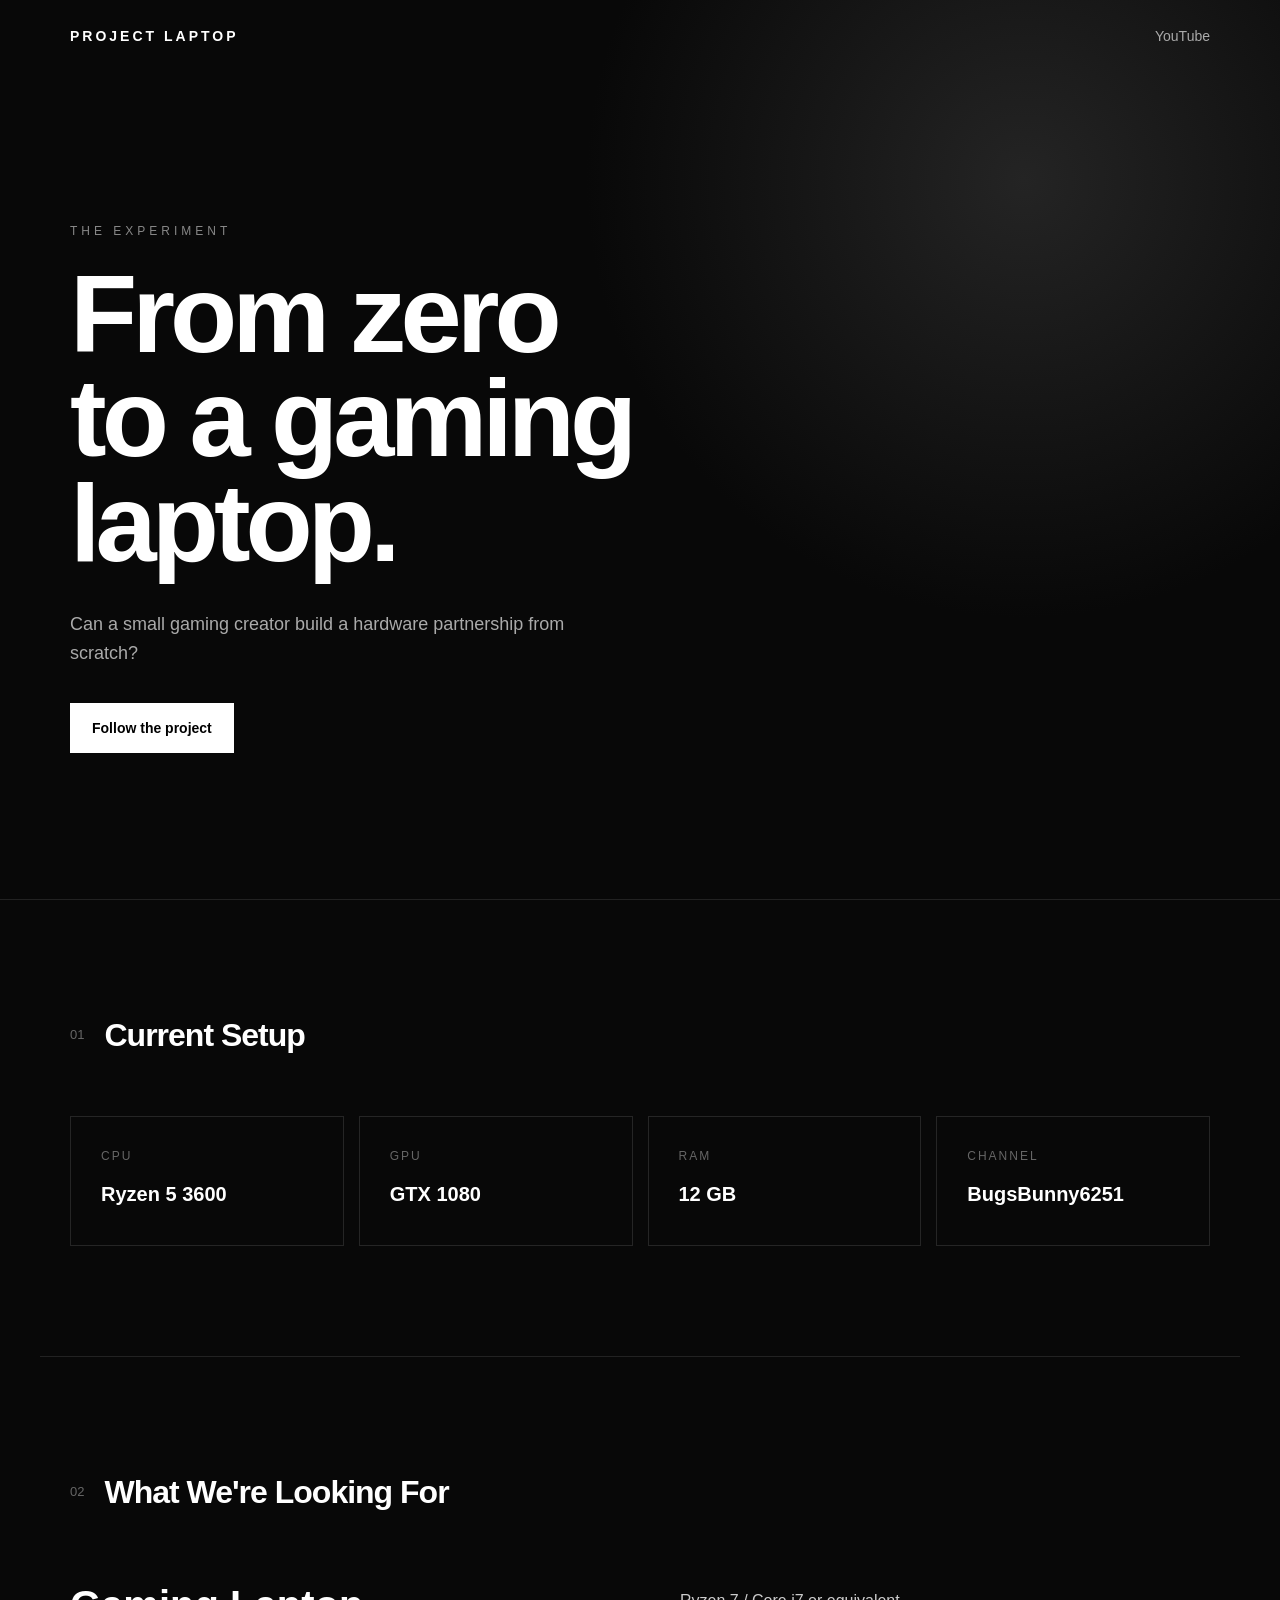
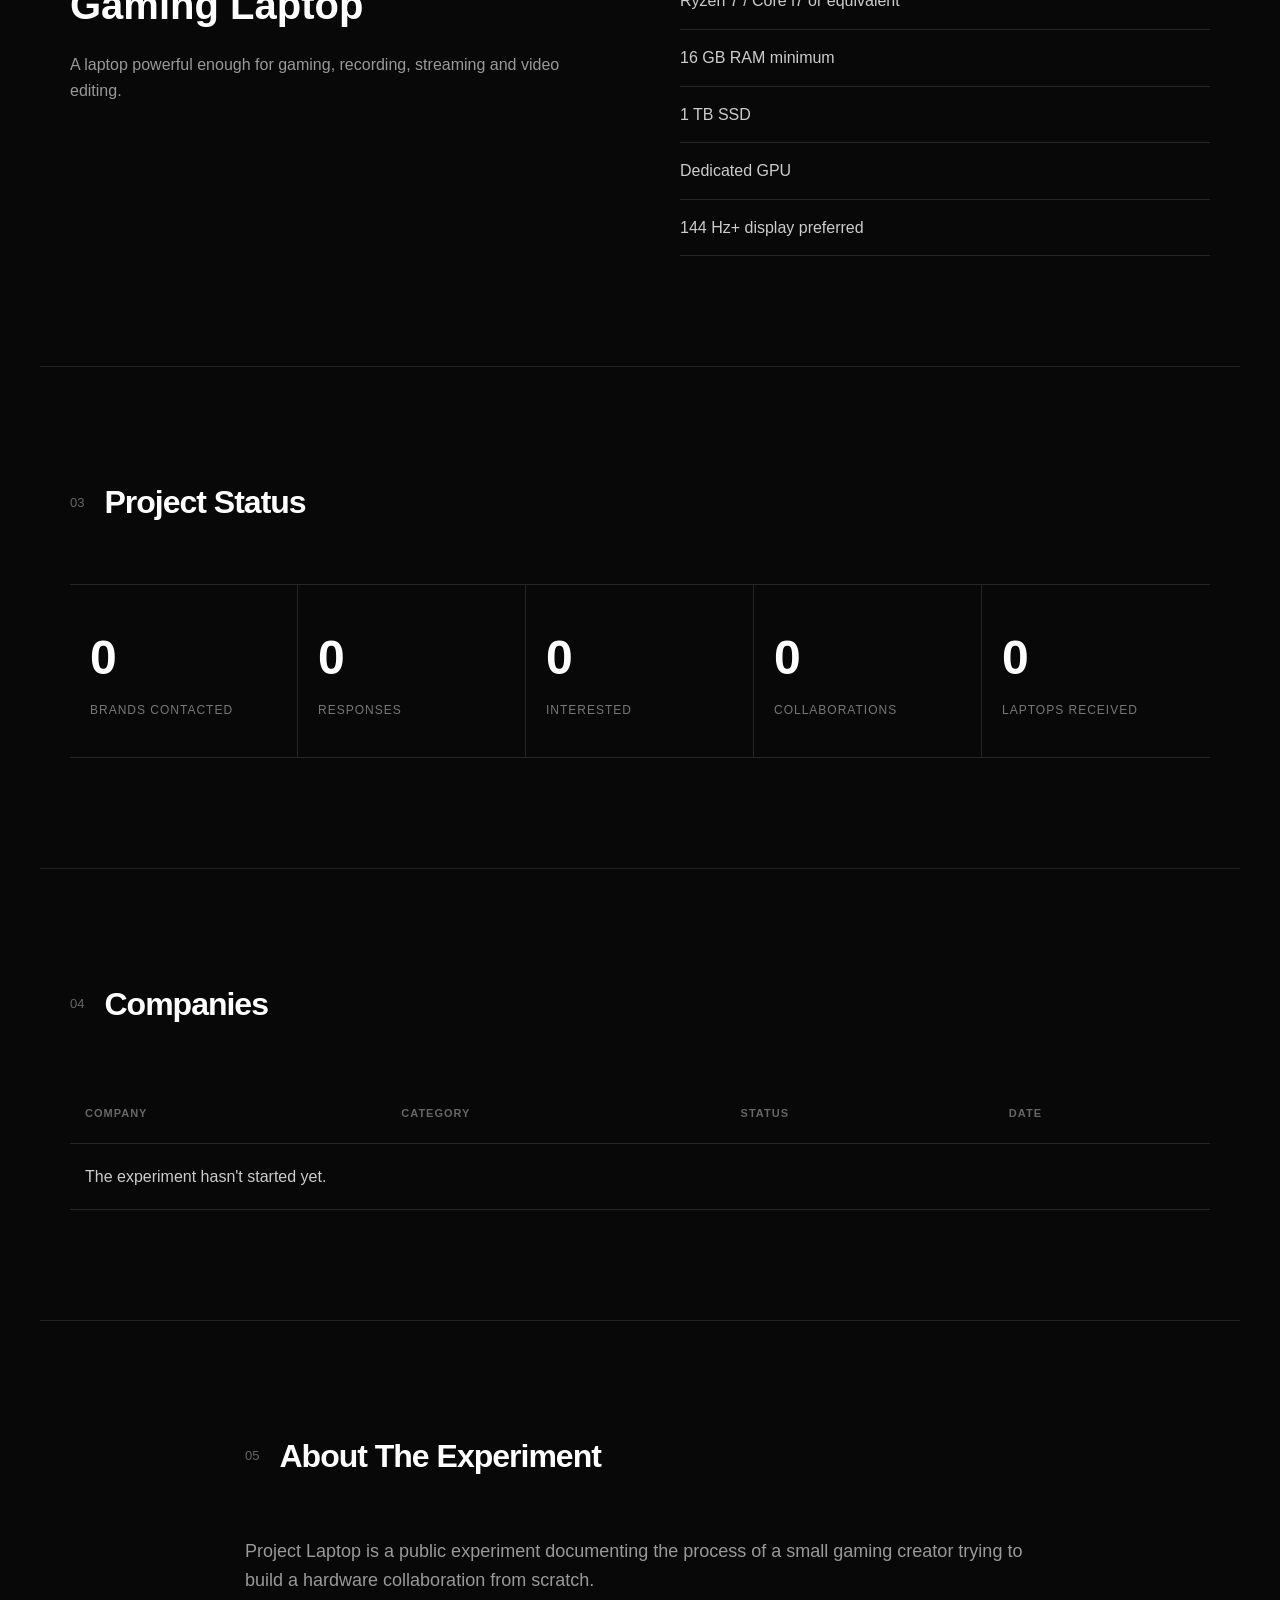
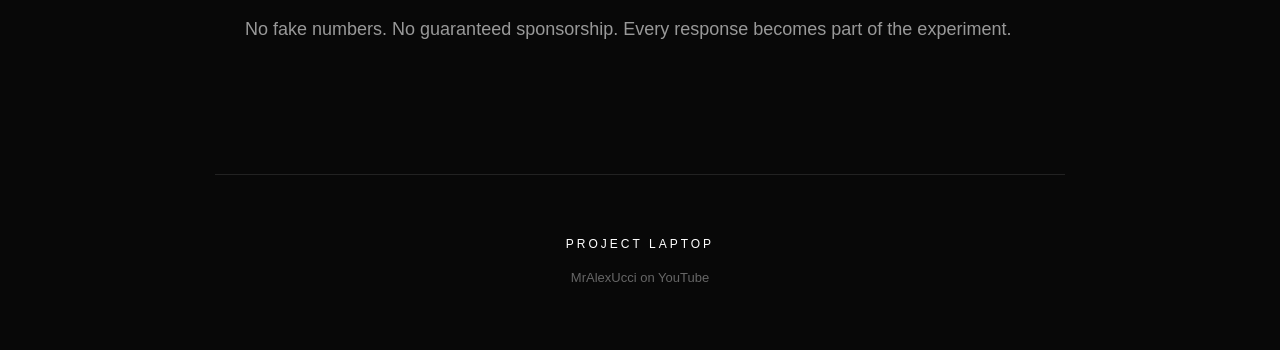
==== index.html @ 60fe3137 "Add Project Laptop website" ====
<!DOCTYPE html>
<html lang="en">
<head>
    <meta charset="UTF-8">
    <meta name="viewport" content="width=device-width, initial-scale=1.0">

    <title>Project Laptop</title>

    <meta
        name="description"
        content="Can a small gaming creator build a hardware partnership from zero?"
    >

    <link rel="stylesheet" href="style.css">
</head>

<body>

    <header class="hero">

        <nav class="navbar">
            <div class="logo">PROJECT LAPTOP</div>

            <a
                href="https://www.youtube.com/@bugsbunny6251"
                target="_blank"
                rel="noopener noreferrer"
            >
                YouTube
            </a>
        </nav>

        <div class="hero-content">

            <p class="eyebrow">THE EXPERIMENT</p>

            <h1>
                From zero<br>
                to a gaming laptop.
            </h1>

            <p class="hero-text">
                Can a small gaming creator build a hardware partnership
                from scratch?
            </p>

            <a class="button" href="#project">
                Follow the project
            </a>

        </div>

    </header>


    <main id="project">

        <!-- CURRENT SETUP -->

        <section class="section">

            <div class="section-title">
                <span>01</span>
                <h2>Current Setup</h2>
            </div>

            <div class="setup-grid">

                <div class="setup-card">
                    <span>CPU</span>
                    <strong>Ryzen 5 3600</strong>
                </div>

                <div class="setup-card">
                    <span>GPU</span>
                    <strong>GTX 1080</strong>
                </div>

                <div class="setup-card">
                    <span>RAM</span>
                    <strong>12 GB</strong>
                </div>

                <div class="setup-card">
                    <span>Channel</span>
                    <strong>BugsBunny6251</strong>
                </div>

            </div>

        </section>


        <!-- TARGET -->

        <section class="section">

            <div class="section-title">
                <span>02</span>
                <h2>What We're Looking For</h2>
            </div>

            <div class="target">

                <div>
                    <h3>Gaming Laptop</h3>

                    <p>
                        A laptop powerful enough for gaming,
                        recording, streaming and video editing.
                    </p>
                </div>

                <ul>
                    <li>Ryzen 7 / Core i7 or equivalent</li>
                    <li>16 GB RAM minimum</li>
                    <li>1 TB SSD</li>
                    <li>Dedicated GPU</li>
                    <li>144 Hz+ display preferred</li>
                </ul>

            </div>

        </section>


        <!-- PROJECT STATUS -->

        <section class="section">

            <div class="section-title">
                <span>03</span>
                <h2>Project Status</h2>
            </div>

            <div class="stats">

                <div class="stat">
                    <strong id="brands">0</strong>
                    <span>Brands Contacted</span>
                </div>

                <div class="stat">
                    <strong id="responses">0</strong>
                    <span>Responses</span>
                </div>

                <div class="stat">
                    <strong id="interested">0</strong>
                    <span>Interested</span>
                </div>

                <div class="stat">
                    <strong id="collaborations">0</strong>
                    <span>Collaborations</span>
                </div>

                <div class="stat">
                    <strong id="laptops">0</strong>
                    <span>Laptops Received</span>
                </div>

            </div>

        </section>


        <!-- COMPANIES -->

        <section class="section">

            <div class="section-title">
                <span>04</span>
                <h2>Companies</h2>
            </div>

            <div class="table-wrapper">

                <table>

                    <thead>
                        <tr>
                            <th>Company</th>
                            <th>Category</th>
                            <th>Status</th>
                            <th>Date</th>
                        </tr>
                    </thead>

                    <tbody id="companies">

                        <tr>
                            <td colspan="4">
                                The experiment hasn't started yet.
                            </td>
                        </tr>

                    </tbody>

                </table>

            </div>

        </section>


        <!-- ABOUT -->

        <section class="section about">

            <div class="section-title">
                <span>05</span>
                <h2>About The Experiment</h2>
            </div>

            <p>
                Project Laptop is a public experiment documenting
                the process of a small gaming creator trying to build
                a hardware collaboration from scratch.
            </p>

            <p>
                No fake numbers. No guaranteed sponsorship.
                Every response becomes part of the experiment.
            </p>

        </section>

    </main>


    <footer>

        <p>
            PROJECT LAPTOP
        </p>

        <a
            href="https://www.youtube.com/@bugsbunny6251"
            target="_blank"
            rel="noopener noreferrer"
        >
            MrAlexUcci on YouTube
        </a>

    </footer>


    <script src="script.js"></script>

</body>
</html>
---- style.css ----
* {
    margin: 0;
    padding: 0;
    box-sizing: border-box;
}

html {
    scroll-behavior: smooth;
}

body {
    font-family: Arial, Helvetica, sans-serif;
    background: #080808;
    color: #ffffff;
    line-height: 1.6;
}

a {
    color: inherit;
    text-decoration: none;
}


/* HERO */

.hero {
    min-height: 100vh;
    background:
        radial-gradient(circle at 80% 20%, #242424 0%, transparent 35%),
        #080808;
    border-bottom: 1px solid #222;
}

.navbar {
    max-width: 1200px;
    margin: auto;
    padding: 25px 30px;

    display: flex;
    justify-content: space-between;
    align-items: center;
}

.logo {
    font-size: 14px;
    font-weight: 800;
    letter-spacing: 3px;
}

.navbar a {
    font-size: 14px;
    color: #aaa;
}

.navbar a:hover {
    color: #fff;
}

.hero-content {
    max-width: 1200px;
    margin: auto;
    padding: 150px 30px 100px;
}

.eyebrow {
    font-size: 12px;
    letter-spacing: 4px;
    color: #888;
    margin-bottom: 20px;
}

h1 {
    font-size: clamp(55px, 9vw, 110px);
    line-height: 0.95;
    letter-spacing: -5px;
    max-width: 900px;
}

.hero-text {
    max-width: 550px;
    margin-top: 35px;
    color: #aaa;
    font-size: 18px;
}

.button {
    display: inline-block;
    margin-top: 35px;
    padding: 14px 22px;

    background: #fff;
    color: #000;

    font-size: 14px;
    font-weight: bold;
}

.button:hover {
    background: #ddd;
}


/* SECTIONS */

.section {
    max-width: 1200px;
    margin: auto;
    padding: 110px 30px;
    border-bottom: 1px solid #222;
}

.section-title {
    display: flex;
    gap: 20px;
    align-items: center;
    margin-bottom: 55px;
}

.section-title span {
    color: #666;
    font-size: 13px;
}

.section-title h2 {
    font-size: 32px;
    letter-spacing: -1px;
}


/* SETUP */

.setup-grid {
    display: grid;
    grid-template-columns: repeat(4, 1fr);
    gap: 15px;
}

.setup-card {
    border: 1px solid #252525;
    padding: 30px;
    min-height: 130px;
}

.setup-card span {
    display: block;
    color: #666;
    font-size: 12px;
    text-transform: uppercase;
    letter-spacing: 2px;
    margin-bottom: 12px;
}

.setup-card strong {
    font-size: 20px;
}


/* TARGET */

.target {
    display: grid;
    grid-template-columns: 1fr 1fr;
    gap: 80px;
}

.target h3 {
    font-size: 40px;
    margin-bottom: 15px;
}

.target p {
    color: #999;
    max-width: 500px;
}

.target ul {
    list-style: none;
}

.target li {
    border-bottom: 1px solid #252525;
    padding: 15px 0;
    color: #ccc;
}


/* STATS */

.stats {
    display: grid;
    grid-template-columns: repeat(5, 1fr);
    border-top: 1px solid #252525;
    border-bottom: 1px solid #252525;
}

.stat {
    padding: 35px 20px;
    border-right: 1px solid #252525;
}

.stat:last-child {
    border-right: none;
}

.stat strong {
    display: block;
    font-size: 48px;
    letter-spacing: -2px;
}

.stat span {
    color: #777;
    font-size: 12px;
    text-transform: uppercase;
    letter-spacing: 1px;
}


/* TABLE */

.table-wrapper {
    overflow-x: auto;
}

table {
    width: 100%;
    border-collapse: collapse;
}

th,
td {
    text-align: left;
    padding: 20px 15px;
    border-bottom: 1px solid #252525;
}

th {
    color: #666;
    font-size: 11px;
    text-transform: uppercase;
    letter-spacing: 1px;
}

td {
    color: #ccc;
}


/* ABOUT */

.about {
    max-width: 850px;
    margin-left: auto;
    margin-right: auto;
}

.about p {
    color: #999;
    font-size: 18px;
    margin-bottom: 20px;
}


/* FOOTER */

footer {
    padding: 60px 30px;
    text-align: center;
    color: #666;
}

footer p {
    color: #fff;
    letter-spacing: 3px;
    font-size: 12px;
    margin-bottom: 10px;
}

footer a {
    font-size: 13px;
}


/* MOBILE */

@media (max-width: 800px) {

    .setup-grid {
        grid-template-columns: 1fr 1fr;
    }

    .target {
        grid-template-columns: 1fr;
        gap: 40px;
    }

    .stats {
        grid-template-columns: 1fr 1fr;
    }

    .stat {
        border-bottom: 1px solid #252525;
    }

    h1 {
        letter-spacing: -3px;
    }

}

@media (max-width: 500px) {

    .setup-grid {
        grid-template-columns: 1fr;
    }

    .stats {
        grid-template-columns: 1fr;
    }

    .hero-content {
        padding-top: 100px;
    }

    h1 {
        font-size: 55px;
    }

}
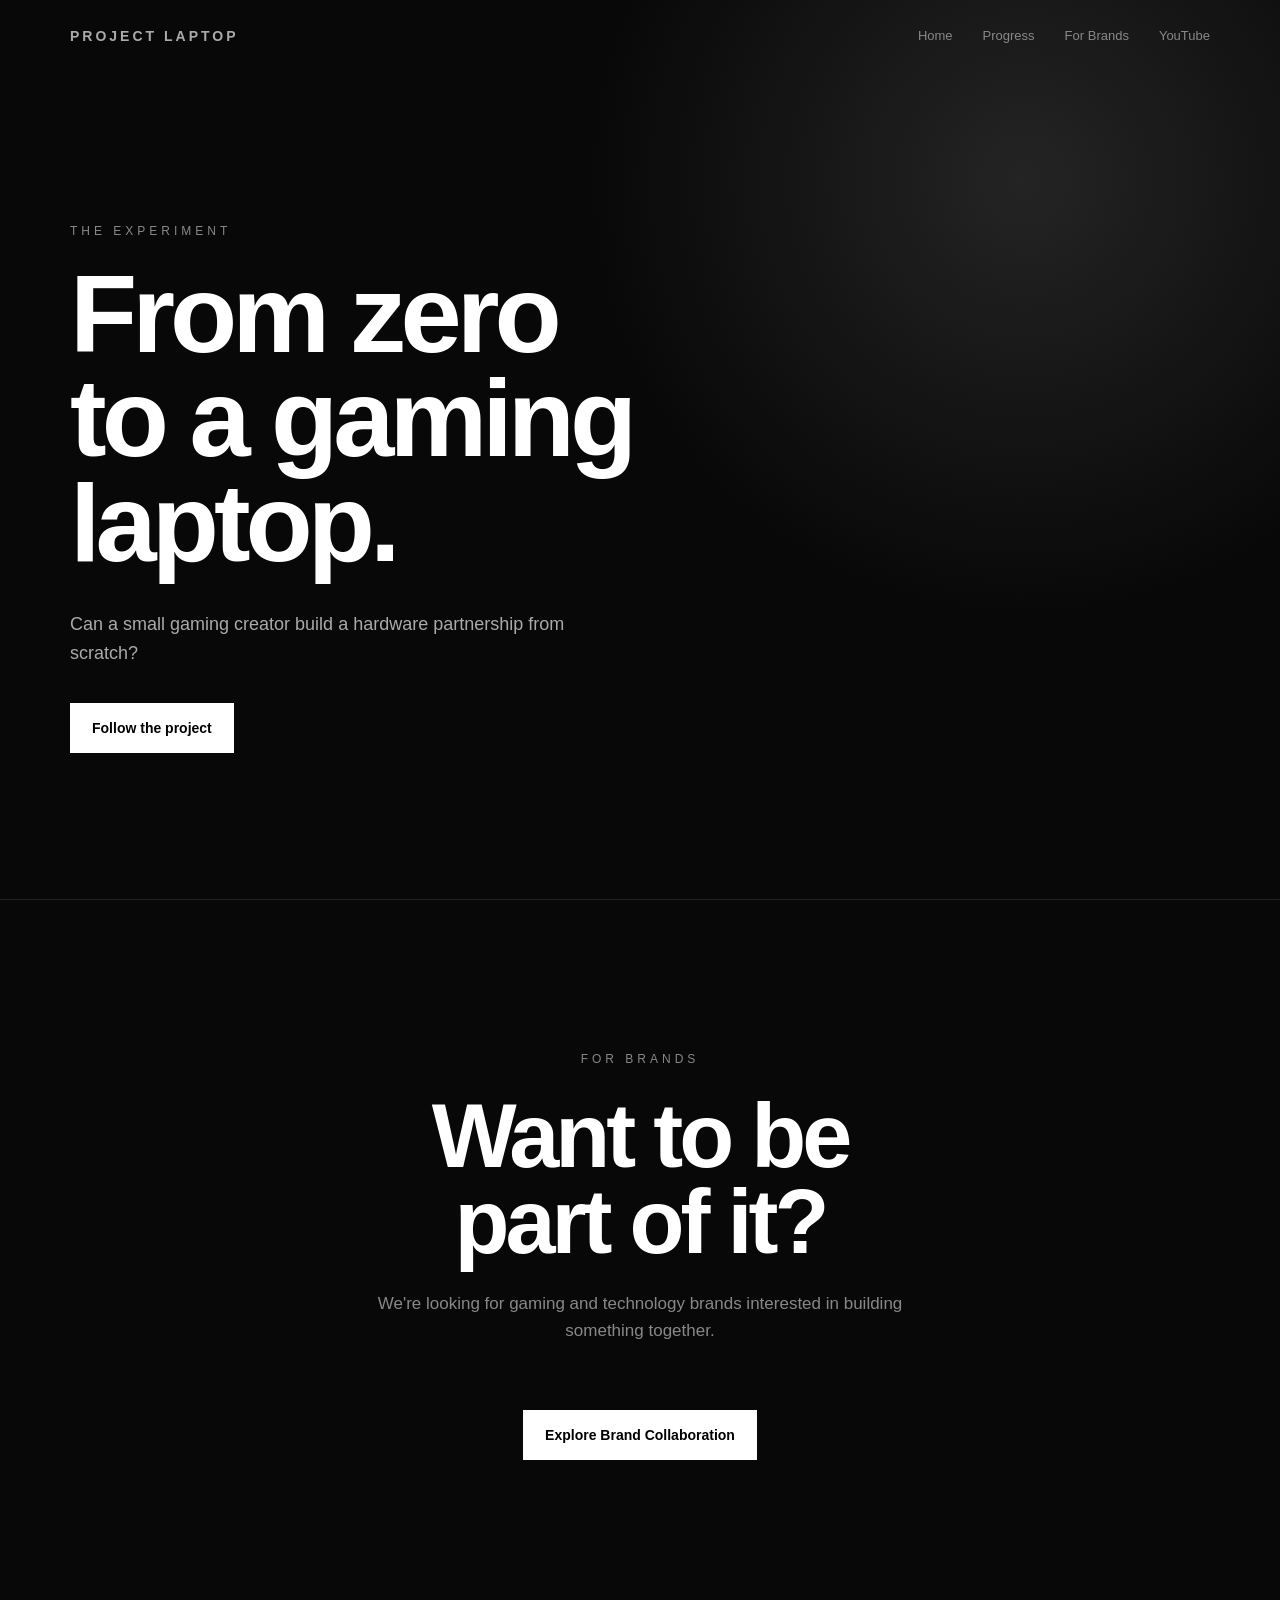
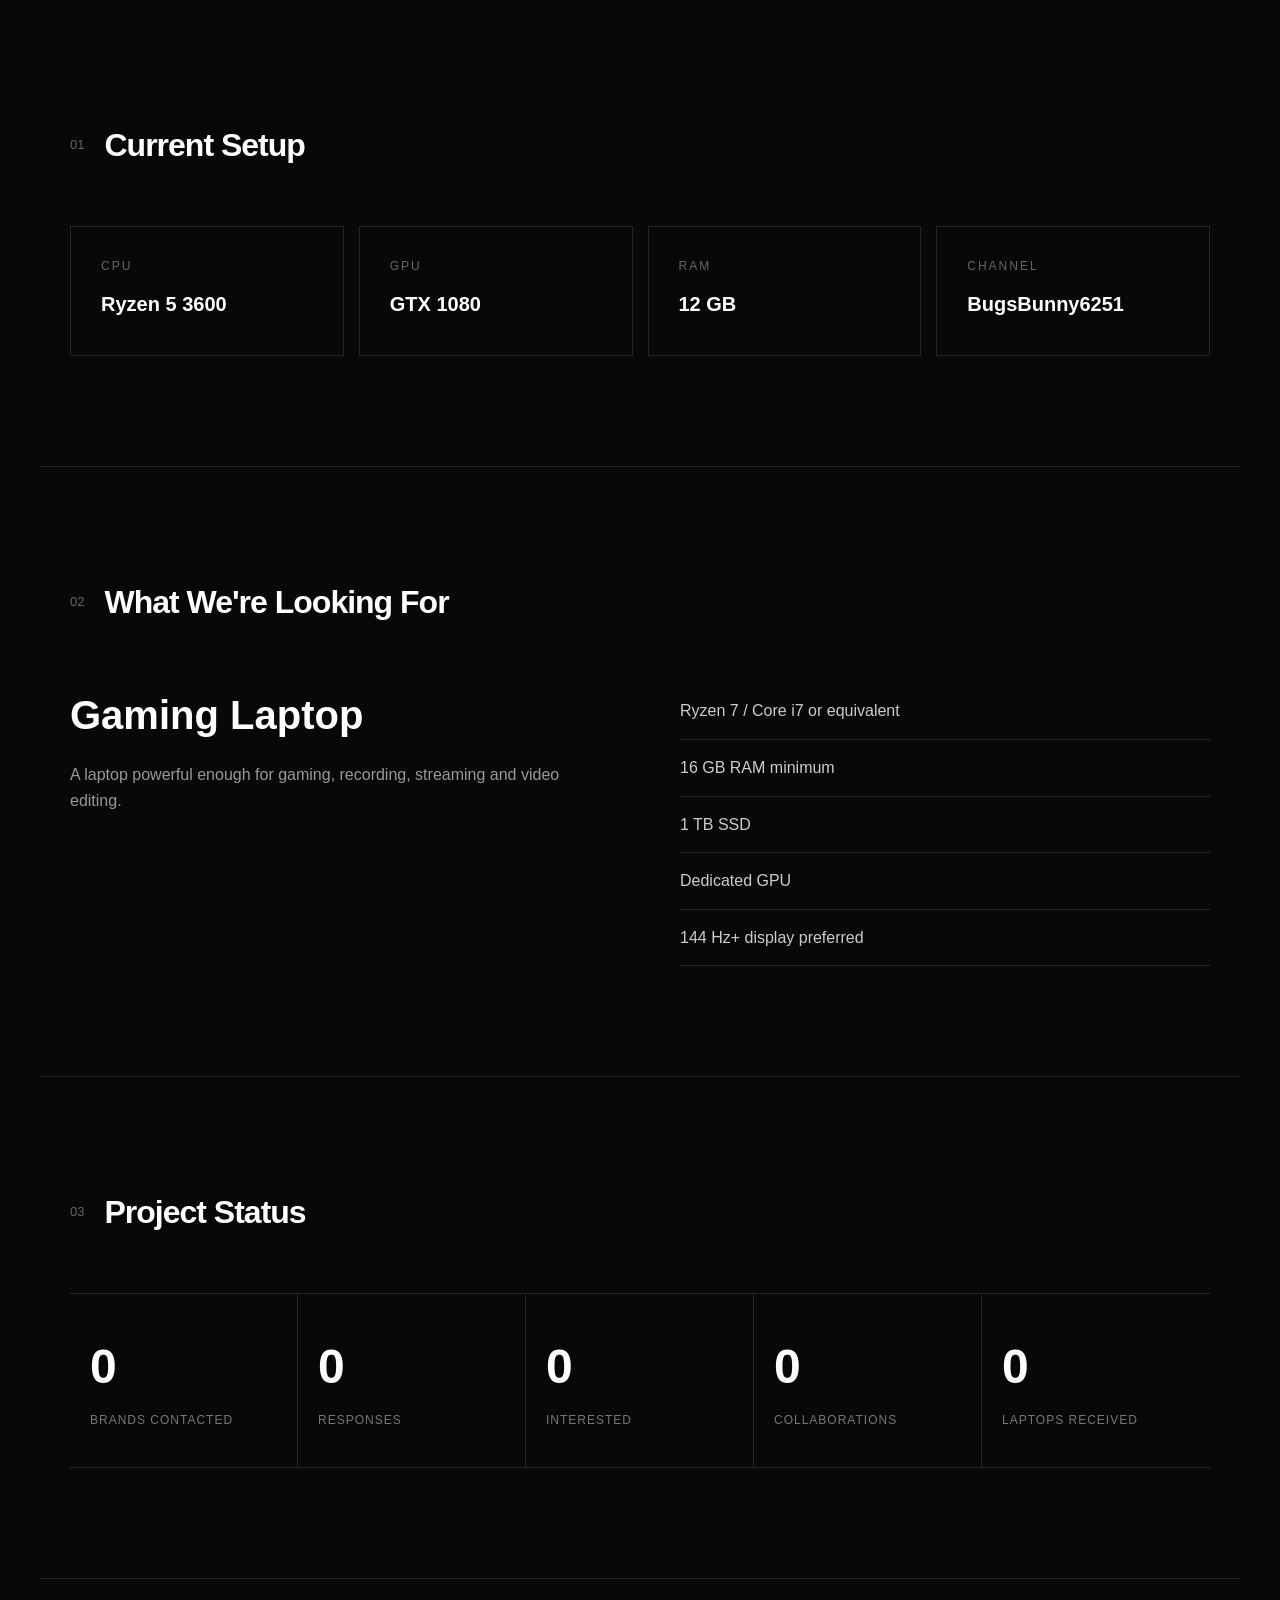
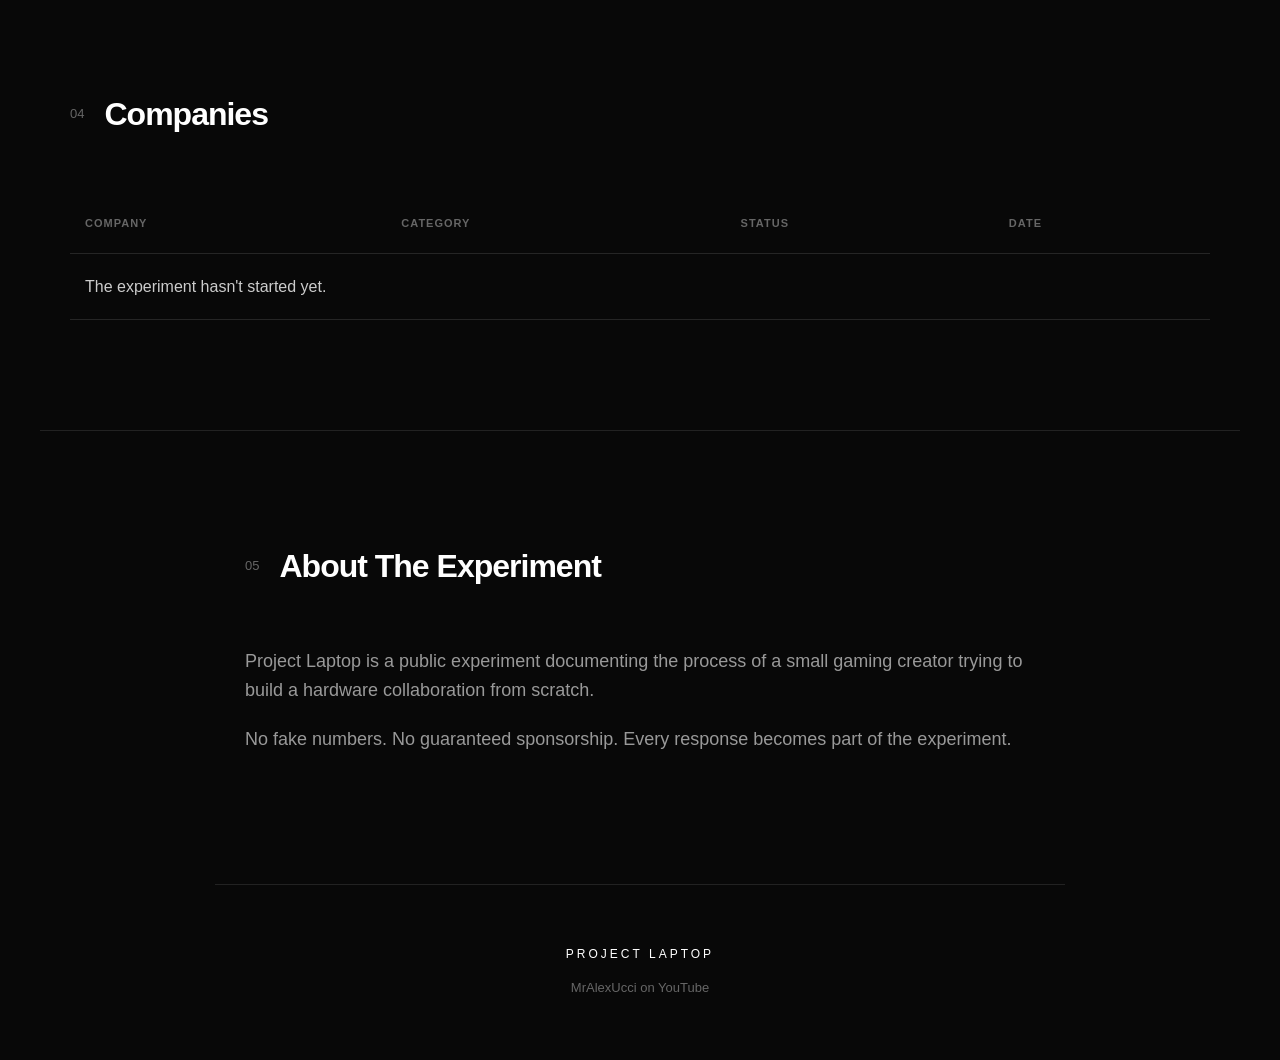
==== commit 0e4c595e: "Add brand and progress pages" ====
--- a/index.html
+++ b/index.html
@@ -19,16 +19,25 @@
     <header class="hero">
 
         <nav class="navbar">
-            <div class="logo">PROJECT LAPTOP</div>
-
-            <a
-                href="https://www.youtube.com/@bugsbunny6251"
-                target="_blank"
-                rel="noopener noreferrer"
-            >
-                YouTube
-            </a>
-        </nav>
+
+    <a href="index.html" class="logo">
+        PROJECT LAPTOP
+    </a>
+
+    <div class="nav-links">
+        <a href="index.html">Home</a>
+        <a href="progress.html">Progress</a>
+        <a href="brands.html">For Brands</a>
+        <a
+            href="https://www.youtube.com/@bugsbunny6251"
+            target="_blank"
+            rel="noopener noreferrer"
+        >
+            YouTube
+        </a>
+    </div>
+
+</nav>
 
         <div class="hero-content">
 
@@ -51,6 +60,25 @@
         </div>
 
     </header>
+    <section class="contact-section">
+
+    <p class="eyebrow">FOR BRANDS</p>
+
+    <h2>
+        Want to be<br>
+        part of it?
+    </h2>
+
+    <p>
+        We're looking for gaming and technology brands interested
+        in building something together.
+    </p>
+
+    <a class="button" href="brands.html">
+        Explore Brand Collaboration
+    </a>
+
+</section>
 
 
     <main id="project">
--- a/style.css
+++ b/style.css
@@ -326,4 +326,256 @@
         font-size: 55px;
     }
 
+}
+/* =========================================
+   PROJECT LAPTOP - ADDITIONAL PAGES
+========================================= */
+
+.page-header {
+    min-height: 70vh;
+    background:
+        radial-gradient(circle at 80% 20%, #242424 0%, transparent 35%),
+        #080808;
+    border-bottom: 1px solid #222;
+}
+
+.page-hero {
+    max-width: 1200px;
+    margin: auto;
+    padding: 110px 30px 100px;
+}
+
+.nav-links {
+    display: flex;
+    gap: 30px;
+}
+
+.nav-links a {
+    color: #888;
+    font-size: 13px;
+}
+
+.nav-links a:hover {
+    color: #fff;
+}
+
+.two-column {
+    display: grid;
+    grid-template-columns: 1fr 1fr;
+    gap: 80px;
+}
+
+.large-heading {
+    font-size: 42px;
+    line-height: 1.1;
+    letter-spacing: -2px;
+}
+
+.text-column p {
+    color: #999;
+    font-size: 17px;
+    margin-bottom: 22px;
+}
+
+.creator-card {
+    display: grid;
+    grid-template-columns: repeat(4, 1fr);
+    border: 1px solid #252525;
+}
+
+.creator-card > div {
+    padding: 30px;
+    border-right: 1px solid #252525;
+}
+
+.creator-card > div:last-child {
+    border-right: none;
+}
+
+.creator-card h3 {
+    font-size: 24px;
+}
+
+.creator-card p {
+    color: #aaa;
+}
+
+.card-label {
+    display: block;
+    color: #666;
+    font-size: 11px;
+    text-transform: uppercase;
+    letter-spacing: 2px;
+    margin-bottom: 12px;
+}
+
+.offer-grid {
+    display: grid;
+    grid-template-columns: repeat(2, 1fr);
+    gap: 15px;
+}
+
+.offer-card {
+    border: 1px solid #252525;
+    padding: 35px;
+}
+
+.offer-card > span {
+    color: #555;
+    font-size: 12px;
+}
+
+.offer-card h3 {
+    margin: 20px 0 10px;
+    font-size: 25px;
+}
+
+.offer-card p {
+    color: #888;
+}
+
+.contact-section {
+    text-align: center;
+    max-width: 900px;
+    margin: auto;
+    padding: 150px 30px;
+}
+
+.contact-section h2 {
+    font-size: clamp(50px, 8vw, 90px);
+    line-height: .95;
+    letter-spacing: -4px;
+    margin: 25px 0;
+}
+
+.contact-section > p:not(.eyebrow):not(.email-display) {
+    max-width: 550px;
+    margin: 0 auto 30px;
+    color: #888;
+    font-size: 17px;
+}
+
+.email-display {
+    margin-top: 20px;
+    color: #555;
+    font-size: 13px;
+}
+
+.footer-links {
+    display: flex;
+    justify-content: center;
+    gap: 25px;
+    margin-top: 20px;
+}
+
+.footer-links a {
+    color: #666;
+    font-size: 13px;
+}
+
+.footer-links a:hover {
+    color: #fff;
+}
+
+.timeline {
+    border-left: 1px solid #333;
+    margin-left: 10px;
+}
+
+.timeline-item {
+    display: grid;
+    grid-template-columns: 60px 1fr;
+    gap: 25px;
+    padding: 0 0 55px 30px;
+    position: relative;
+}
+
+.timeline-item > span {
+    position: absolute;
+    left: -11px;
+    top: 0;
+
+    width: 21px;
+    height: 21px;
+
+    display: flex;
+    justify-content: center;
+    align-items: center;
+
+    background: #080808;
+    border: 1px solid #555;
+
+    font-size: 8px;
+}
+
+.timeline-item h3 {
+    font-size: 22px;
+    margin-bottom: 5px;
+}
+
+.timeline-item p {
+    color: #777;
+}
+
+
+/* RESPONSIVE */
+
+@media (max-width: 800px) {
+
+    .nav-links {
+        gap: 12px;
+    }
+
+    .two-column {
+        grid-template-columns: 1fr;
+        gap: 40px;
+    }
+
+    .creator-card {
+        grid-template-columns: 1fr 1fr;
+    }
+
+    .creator-card > div:nth-child(2) {
+        border-right: none;
+    }
+
+    .creator-card > div:nth-child(-n+2) {
+        border-bottom: 1px solid #252525;
+    }
+
+    .offer-grid {
+        grid-template-columns: 1fr;
+    }
+
+}
+
+@media (max-width: 500px) {
+
+    .navbar {
+        align-items: flex-start;
+    }
+
+    .nav-links {
+        flex-direction: column;
+        gap: 5px;
+        text-align: right;
+    }
+
+    .page-hero {
+        padding-top: 80px;
+    }
+
+    .creator-card {
+        grid-template-columns: 1fr;
+    }
+
+    .creator-card > div {
+        border-right: none;
+        border-bottom: 1px solid #252525;
+    }
+
+    .creator-card > div:last-child {
+        border-bottom: none;
+    }
+
 }
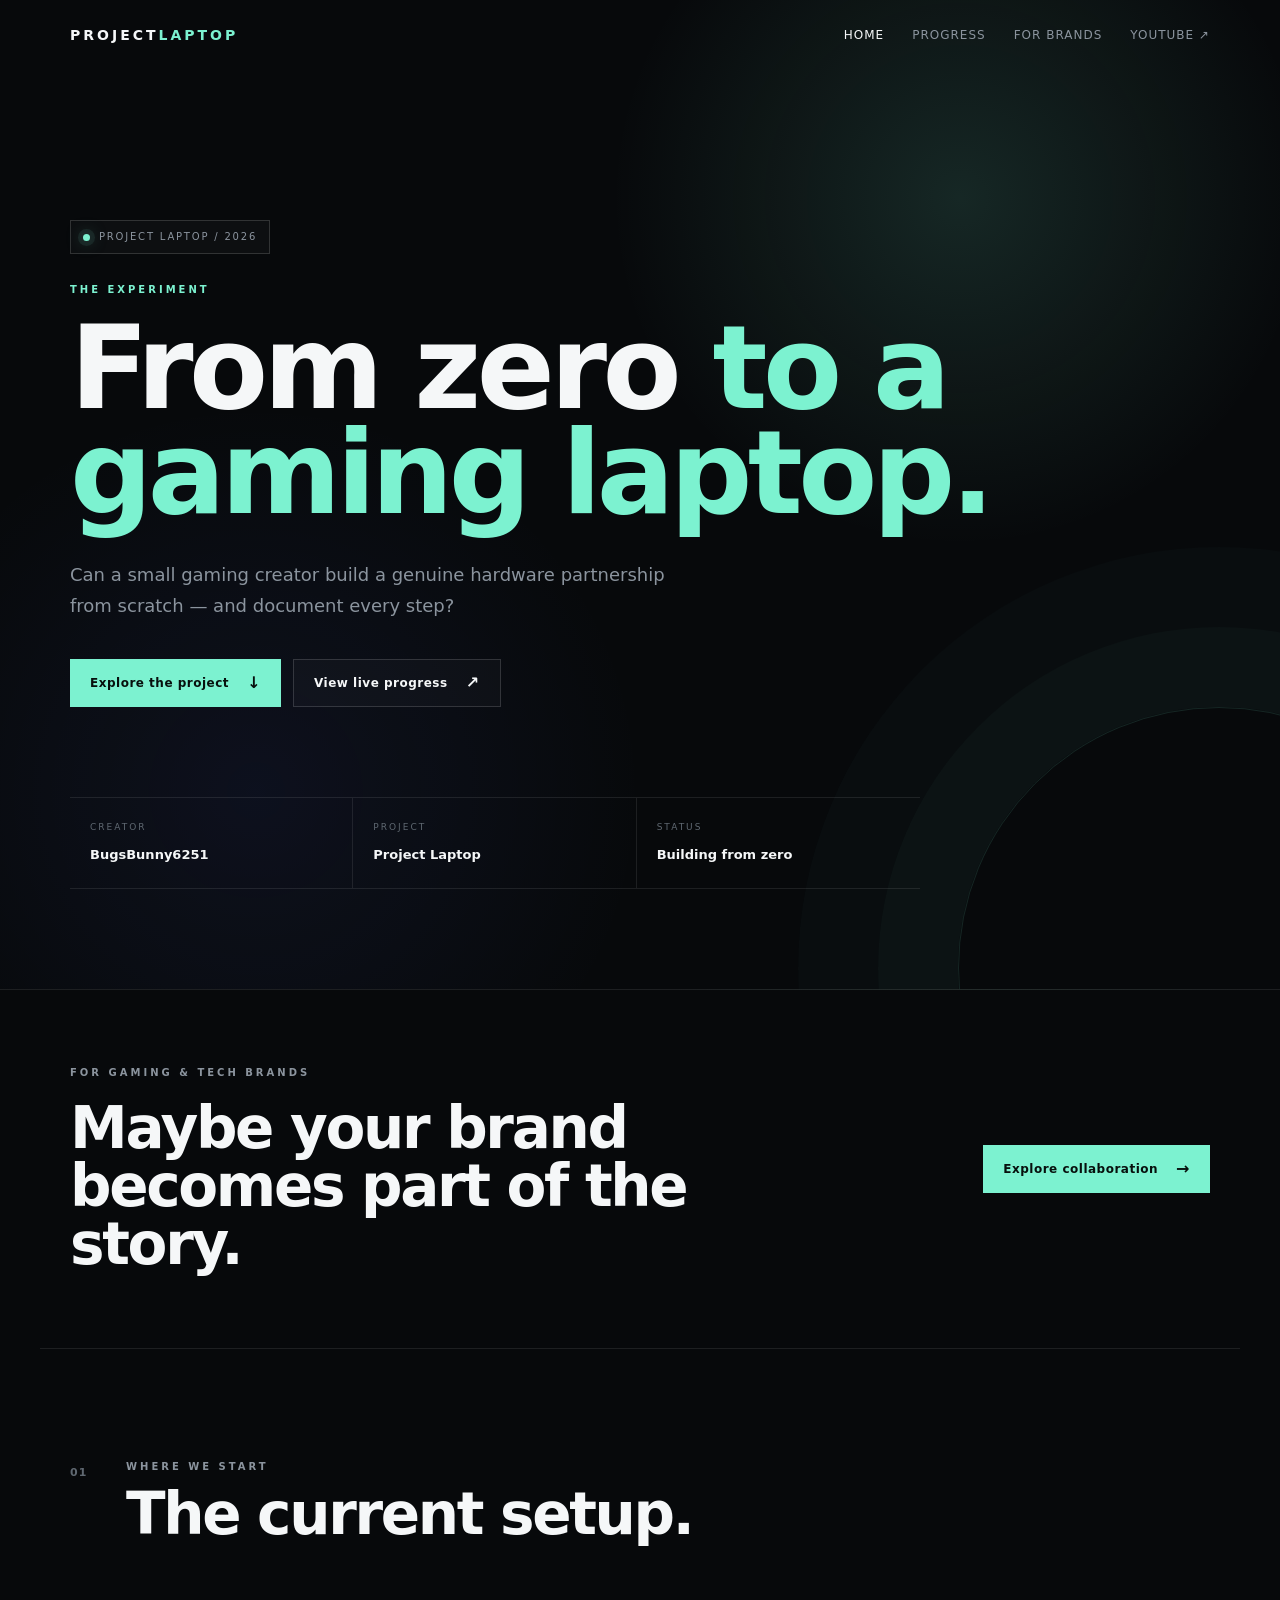
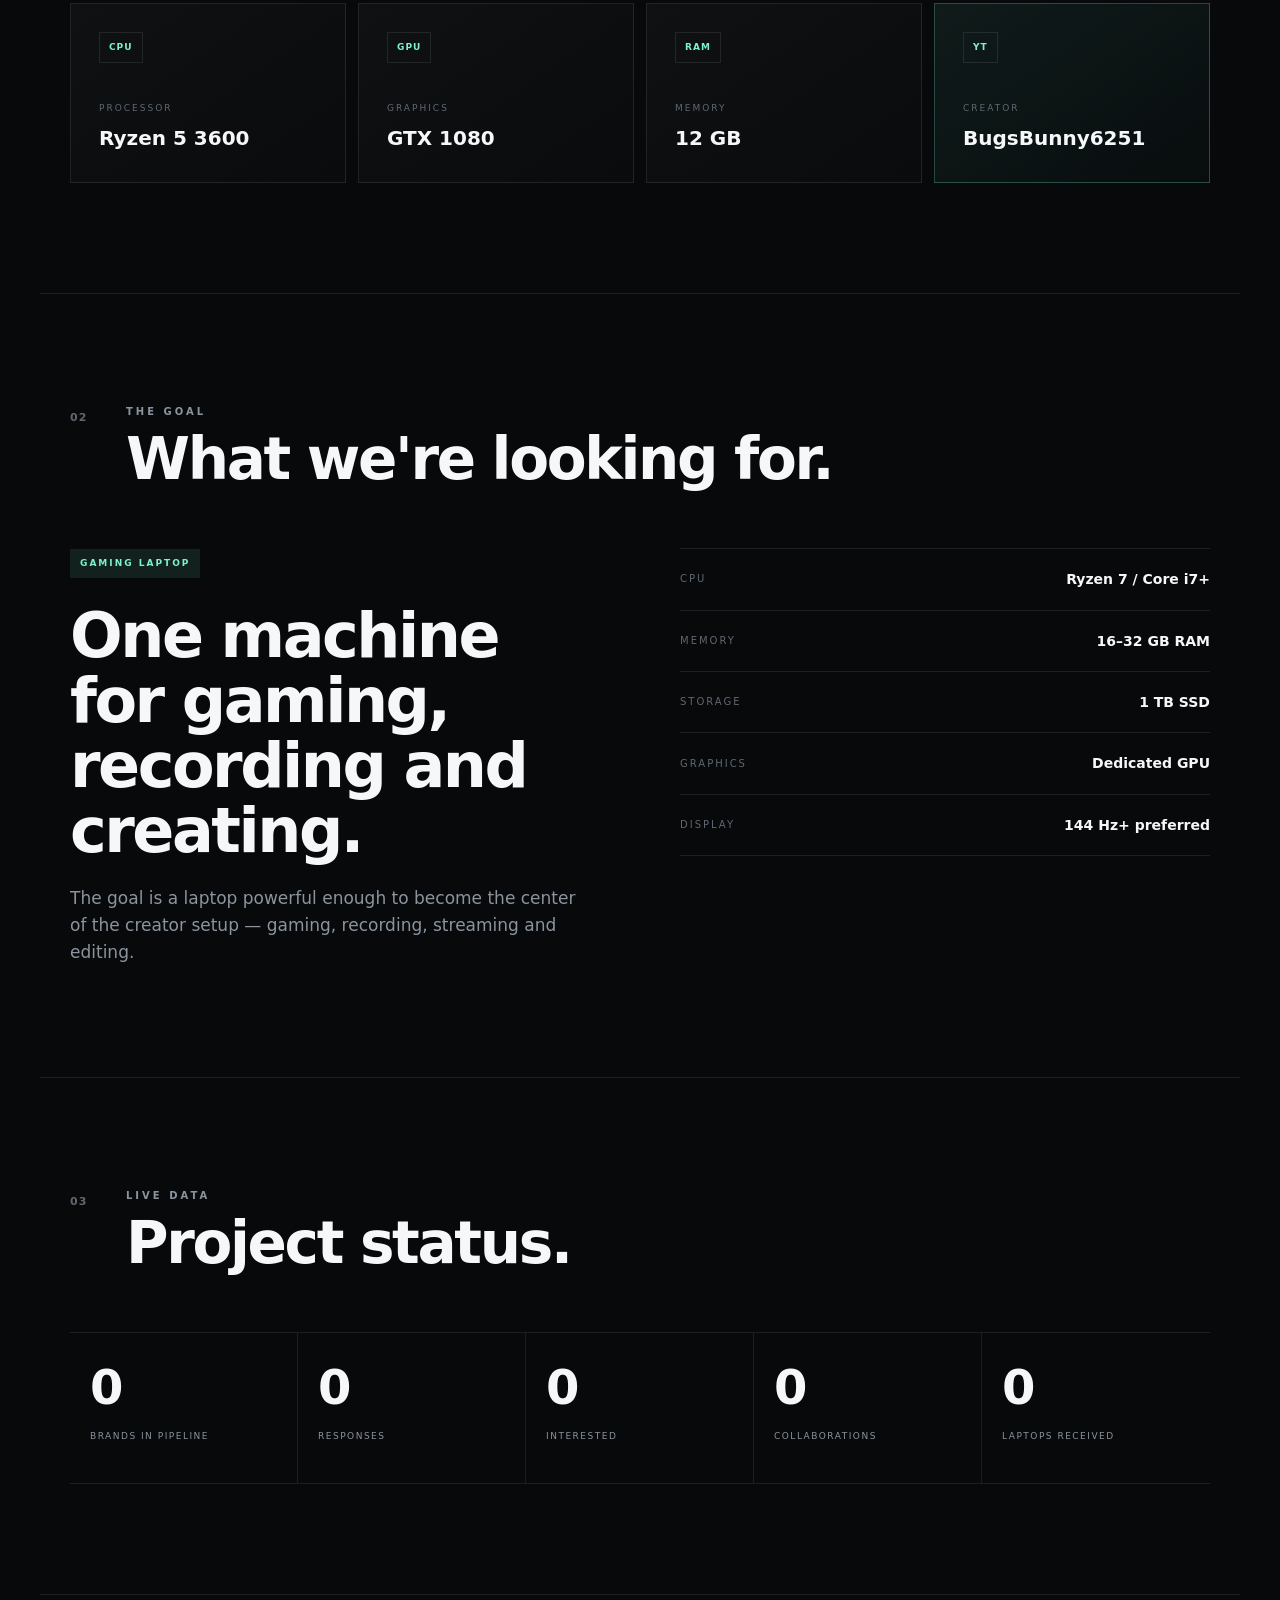
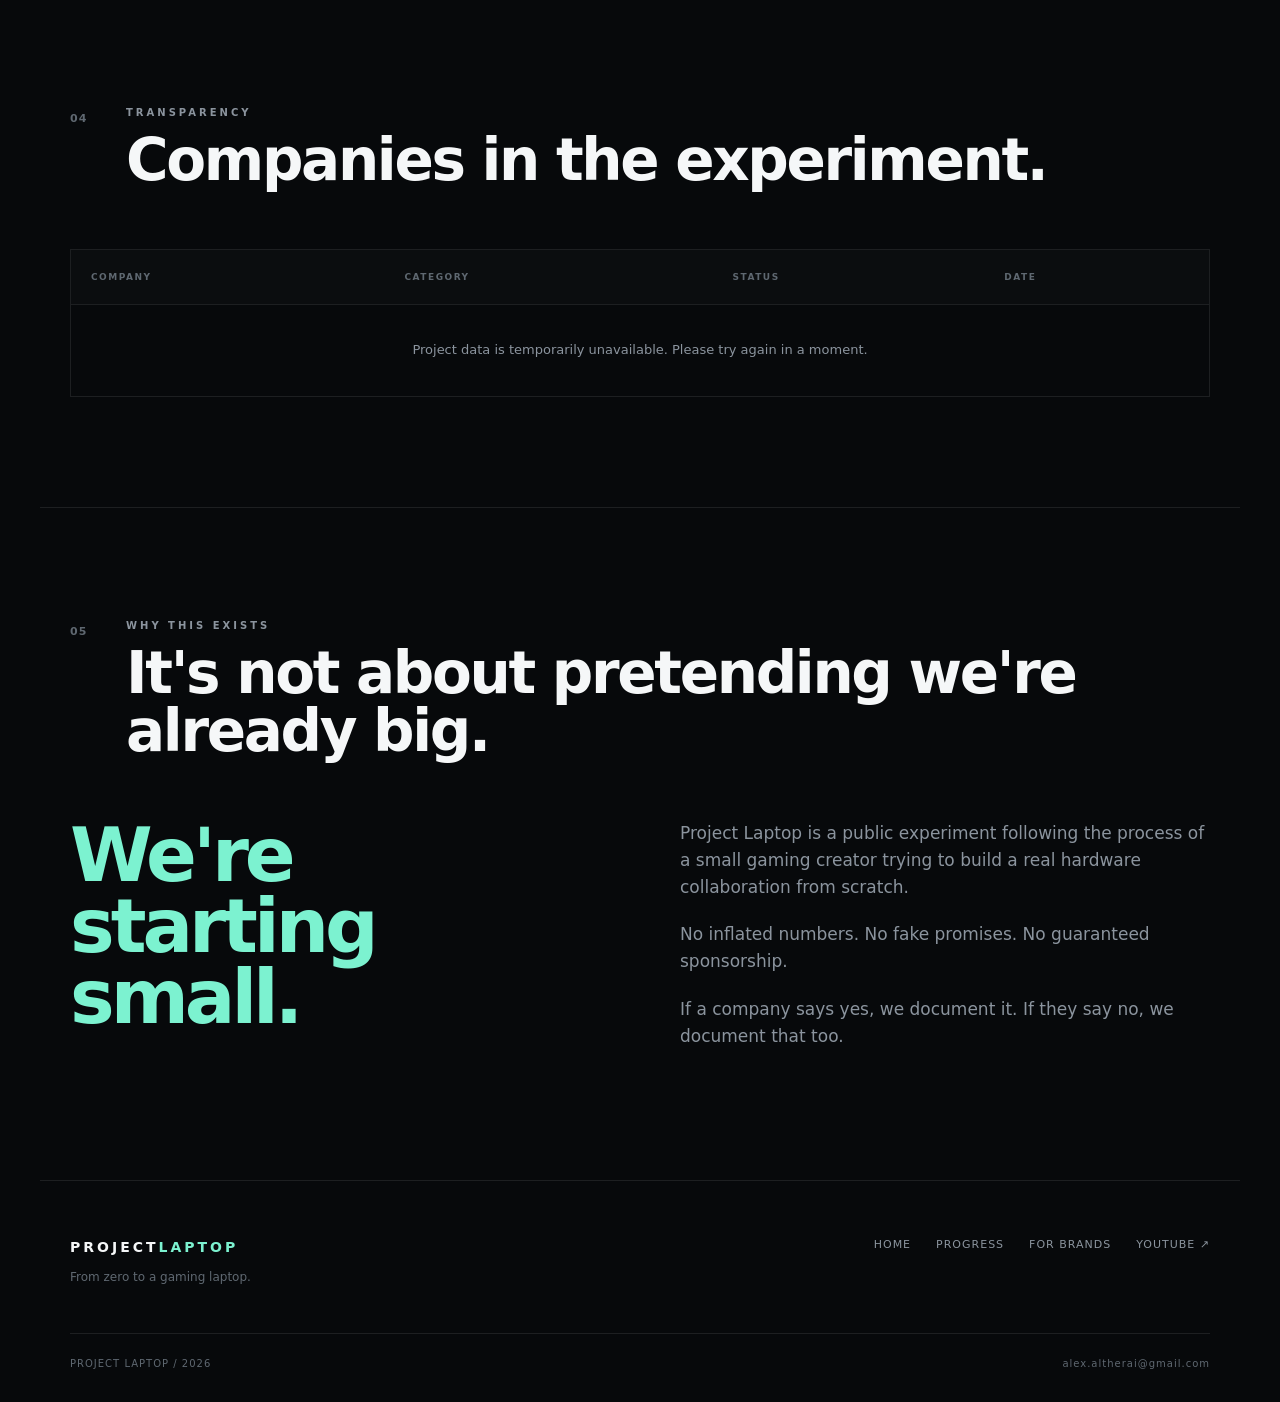
==== commit ca9d08cb: "Add outreach admin console and update site" ====
--- a/index.html
+++ b/index.html
@@ -1,280 +1,680 @@
 <!DOCTYPE html>
 <html lang="en">
+
 <head>
+
     <meta charset="UTF-8">
-    <meta name="viewport" content="width=device-width, initial-scale=1.0">
-
-    <title>Project Laptop</title>
+
+    <meta
+        name="viewport"
+        content="width=device-width, initial-scale=1.0"
+    >
+
+    <title>Project Laptop — From Zero to a Gaming Laptop</title>
 
     <meta
         name="description"
-        content="Can a small gaming creator build a hardware partnership from zero?"
+        content="Project Laptop is a public experiment documenting a small gaming creator's journey toward a genuine hardware collaboration."
     >
 
     <link rel="stylesheet" href="style.css">
+
 </head>
 
+
 <body>
 
+    <!-- NAVIGATION -->
+
     <header class="hero">
 
         <nav class="navbar">
 
-    <a href="index.html" class="logo">
-        PROJECT LAPTOP
-    </a>
-
-    <div class="nav-links">
-        <a href="index.html">Home</a>
-        <a href="progress.html">Progress</a>
-        <a href="brands.html">For Brands</a>
+            <a href="index.html" class="logo">
+                PROJECT<span>LAPTOP</span>
+            </a>
+
+            <div class="nav-links">
+
+                <a href="index.html" class="active">
+                    Home
+                </a>
+
+                <a href="progress.html">
+                    Progress
+                </a>
+
+                <a href="brands.html">
+                    For Brands
+                </a>
+
+                <a
+                    href="https://www.youtube.com/@bugsbunny6251"
+                    target="_blank"
+                    rel="noopener noreferrer"
+                >
+                    YouTube ↗
+                </a>
+
+            </div>
+
+        </nav>
+
+
+        <!-- HERO -->
+
+        <div class="hero-content">
+
+            <div class="hero-badge">
+                <span class="pulse"></span>
+                PROJECT LAPTOP / 2026
+            </div>
+
+            <p class="eyebrow">
+                THE EXPERIMENT
+            </p>
+
+            <h1>
+                From zero
+                <span>to a gaming laptop.</span>
+            </h1>
+
+            <p class="hero-text">
+                Can a small gaming creator build a genuine hardware
+                partnership from scratch — and document every step?
+            </p>
+
+            <div class="hero-actions">
+
+                <a
+                    class="button button-primary"
+                    href="#project"
+                >
+                    Explore the project
+                    <span>↓</span>
+                </a>
+
+                <a
+                    class="button button-secondary"
+                    href="progress.html"
+                >
+                    View live progress
+                    <span>↗</span>
+                </a>
+
+            </div>
+
+            <div class="hero-meta">
+
+                <div>
+                    <span>CREATOR</span>
+                    <strong>BugsBunny6251</strong>
+                </div>
+
+                <div>
+                    <span>PROJECT</span>
+                    <strong>Project Laptop</strong>
+                </div>
+
+                <div>
+                    <span>STATUS</span>
+                    <strong>Building from zero</strong>
+                </div>
+
+            </div>
+
+        </div>
+
+    </header>
+
+
+    <!-- BRAND CTA -->
+
+    <section class="brand-banner">
+
+        <div>
+
+            <p class="eyebrow">
+                FOR GAMING & TECH BRANDS
+            </p>
+
+            <h2>
+                Maybe your brand
+                becomes part of the story.
+            </h2>
+
+        </div>
+
         <a
-            href="https://www.youtube.com/@bugsbunny6251"
-            target="_blank"
-            rel="noopener noreferrer"
+            class="button button-primary"
+            href="brands.html"
         >
-            YouTube
+            Explore collaboration
+            <span>→</span>
         </a>
-    </div>
-
-</nav>
-
-        <div class="hero-content">
-
-            <p class="eyebrow">THE EXPERIMENT</p>
-
-            <h1>
-                From zero<br>
-                to a gaming laptop.
-            </h1>
-
-            <p class="hero-text">
-                Can a small gaming creator build a hardware partnership
-                from scratch?
-            </p>
-
-            <a class="button" href="#project">
-                Follow the project
+
+    </section>
+
+
+    <main id="project">
+
+
+        <!-- CURRENT SETUP -->
+
+        <section class="section">
+
+            <div class="section-title">
+
+                <div class="section-number">
+                    01
+                </div>
+
+                <div>
+
+                    <p class="eyebrow">
+                        WHERE WE START
+                    </p>
+
+                    <h2>
+                        The current setup.
+                    </h2>
+
+                </div>
+
+            </div>
+
+
+            <div class="setup-grid">
+
+                <div class="setup-card">
+
+                    <span class="setup-icon">
+                        CPU
+                    </span>
+
+                    <small>
+                        PROCESSOR
+                    </small>
+
+                    <strong>
+                        Ryzen 5 3600
+                    </strong>
+
+                </div>
+
+
+                <div class="setup-card">
+
+                    <span class="setup-icon">
+                        GPU
+                    </span>
+
+                    <small>
+                        GRAPHICS
+                    </small>
+
+                    <strong>
+                        GTX 1080
+                    </strong>
+
+                </div>
+
+
+                <div class="setup-card">
+
+                    <span class="setup-icon">
+                        RAM
+                    </span>
+
+                    <small>
+                        MEMORY
+                    </small>
+
+                    <strong>
+                        12 GB
+                    </strong>
+
+                </div>
+
+
+                <div class="setup-card highlight-card">
+
+                    <span class="setup-icon">
+                        YT
+                    </span>
+
+                    <small>
+                        CREATOR
+                    </small>
+
+                    <strong>
+                        BugsBunny6251
+                    </strong>
+
+                </div>
+
+            </div>
+
+        </section>
+
+
+        <!-- TARGET -->
+
+        <section class="section target-section">
+
+            <div class="section-title">
+
+                <div class="section-number">
+                    02
+                </div>
+
+                <div>
+
+                    <p class="eyebrow">
+                        THE GOAL
+                    </p>
+
+                    <h2>
+                        What we're looking for.
+                    </h2>
+
+                </div>
+
+            </div>
+
+
+            <div class="target-layout">
+
+                <div class="target-intro">
+
+                    <div class="target-tag">
+                        GAMING LAPTOP
+                    </div>
+
+                    <h3>
+                        One machine for gaming,
+                        recording and creating.
+                    </h3>
+
+                    <p>
+                        The goal is a laptop powerful enough to become
+                        the center of the creator setup — gaming,
+                        recording, streaming and editing.
+                    </p>
+
+                </div>
+
+
+                <div class="spec-list">
+
+                    <div class="spec-row">
+
+                        <span>
+                            CPU
+                        </span>
+
+                        <strong>
+                            Ryzen 7 / Core i7+
+                        </strong>
+
+                    </div>
+
+
+                    <div class="spec-row">
+
+                        <span>
+                            MEMORY
+                        </span>
+
+                        <strong>
+                            16–32 GB RAM
+                        </strong>
+
+                    </div>
+
+
+                    <div class="spec-row">
+
+                        <span>
+                            STORAGE
+                        </span>
+
+                        <strong>
+                            1 TB SSD
+                        </strong>
+
+                    </div>
+
+
+                    <div class="spec-row">
+
+                        <span>
+                            GRAPHICS
+                        </span>
+
+                        <strong>
+                            Dedicated GPU
+                        </strong>
+
+                    </div>
+
+
+                    <div class="spec-row">
+
+                        <span>
+                            DISPLAY
+                        </span>
+
+                        <strong>
+                            144 Hz+ preferred
+                        </strong>
+
+                    </div>
+
+                </div>
+
+            </div>
+
+        </section>
+
+
+        <!-- LIVE STATUS -->
+
+        <section class="section">
+
+            <div class="section-title">
+
+                <div class="section-number">
+                    03
+                </div>
+
+                <div>
+
+                    <p class="eyebrow">
+                        LIVE DATA
+                    </p>
+
+                    <h2>
+                        Project status.
+                    </h2>
+
+                </div>
+
+            </div>
+
+
+            <div class="stats">
+
+                <div class="stat">
+
+                    <strong id="brands">
+                        0
+                    </strong>
+
+                    <span>
+                        Brands in pipeline
+                    </span>
+
+                </div>
+
+
+                <div class="stat">
+
+                    <strong id="responses">
+                        0
+                    </strong>
+
+                    <span>
+                        Responses
+                    </span>
+
+                </div>
+
+
+                <div class="stat">
+
+                    <strong id="interested">
+                        0
+                    </strong>
+
+                    <span>
+                        Interested
+                    </span>
+
+                </div>
+
+
+                <div class="stat">
+
+                    <strong id="collaborations">
+                        0
+                    </strong>
+
+                    <span>
+                        Collaborations
+                    </span>
+
+                </div>
+
+
+                <div class="stat">
+
+                    <strong id="laptops">
+                        0
+                    </strong>
+
+                    <span>
+                        Laptops received
+                    </span>
+
+                </div>
+
+            </div>
+
+        </section>
+
+
+        <!-- COMPANIES -->
+
+        <section class="section">
+
+            <div class="section-title">
+
+                <div class="section-number">
+                    04
+                </div>
+
+                <div>
+
+                    <p class="eyebrow">
+                        TRANSPARENCY
+                    </p>
+
+                    <h2>
+                        Companies in the experiment.
+                    </h2>
+
+                </div>
+
+            </div>
+
+
+            <div class="table-wrapper">
+
+                <table>
+
+                    <thead>
+
+                        <tr>
+
+                            <th>
+                                Company
+                            </th>
+
+                            <th>
+                                Category
+                            </th>
+
+                            <th>
+                                Status
+                            </th>
+
+                            <th>
+                                Date
+                            </th>
+
+                        </tr>
+
+                    </thead>
+
+
+                    <tbody id="companies">
+
+                        <tr>
+
+                            <td colspan="4" class="loading">
+                                Loading project data...
+                            </td>
+
+                        </tr>
+
+                    </tbody>
+
+                </table>
+
+            </div>
+
+        </section>
+
+
+        <!-- STORY -->
+
+        <section class="section story-section">
+
+            <div class="section-title">
+
+                <div class="section-number">
+                    05
+                </div>
+
+                <div>
+
+                    <p class="eyebrow">
+                        WHY THIS EXISTS
+                    </p>
+
+                    <h2>
+                        It's not about pretending
+                        we're already big.
+                    </h2>
+
+                </div>
+
+            </div>
+
+
+            <div class="story-grid">
+
+                <div>
+
+                    <p class="story-large">
+                        We're starting small.
+                    </p>
+
+                </div>
+
+
+                <div class="story-copy">
+
+                    <p>
+                        Project Laptop is a public experiment following
+                        the process of a small gaming creator trying to
+                        build a real hardware collaboration from scratch.
+                    </p>
+
+                    <p>
+                        No inflated numbers. No fake promises.
+                        No guaranteed sponsorship.
+                    </p>
+
+                    <p>
+                        If a company says yes, we document it.
+                        If they say no, we document that too.
+                    </p>
+
+                </div>
+
+            </div>
+
+        </section>
+
+
+    </main>
+
+
+    <!-- FOOTER -->
+
+    <footer>
+
+        <div class="footer-main">
+
+            <div>
+
+                <div class="logo">
+                    PROJECT<span>LAPTOP</span>
+                </div>
+
+                <p>
+                    From zero to a gaming laptop.
+                </p>
+
+            </div>
+
+
+            <div class="footer-links">
+
+                <a href="index.html">
+                    Home
+                </a>
+
+                <a href="progress.html">
+                    Progress
+                </a>
+
+                <a href="brands.html">
+                    For Brands
+                </a>
+
+                <a
+                    href="https://www.youtube.com/@bugsbunny6251"
+                    target="_blank"
+                    rel="noopener noreferrer"
+                >
+                    YouTube ↗
+                </a>
+
+            </div>
+
+        </div>
+
+
+        <div class="footer-bottom">
+
+            <span>
+                PROJECT LAPTOP / 2026
+            </span>
+
+            <a href="mailto:alex.altherai@gmail.com">
+                alex.altherai@gmail.com
             </a>
 
         </div>
 
-    </header>
-    <section class="contact-section">
-
-    <p class="eyebrow">FOR BRANDS</p>
-
-    <h2>
-        Want to be<br>
-        part of it?
-    </h2>
-
-    <p>
-        We're looking for gaming and technology brands interested
-        in building something together.
-    </p>
-
-    <a class="button" href="brands.html">
-        Explore Brand Collaboration
-    </a>
-
-</section>
-
-
-    <main id="project">
-
-        <!-- CURRENT SETUP -->
-
-        <section class="section">
-
-            <div class="section-title">
-                <span>01</span>
-                <h2>Current Setup</h2>
-            </div>
-
-            <div class="setup-grid">
-
-                <div class="setup-card">
-                    <span>CPU</span>
-                    <strong>Ryzen 5 3600</strong>
-                </div>
-
-                <div class="setup-card">
-                    <span>GPU</span>
-                    <strong>GTX 1080</strong>
-                </div>
-
-                <div class="setup-card">
-                    <span>RAM</span>
-                    <strong>12 GB</strong>
-                </div>
-
-                <div class="setup-card">
-                    <span>Channel</span>
-                    <strong>BugsBunny6251</strong>
-                </div>
-
-            </div>
-
-        </section>
-
-
-        <!-- TARGET -->
-
-        <section class="section">
-
-            <div class="section-title">
-                <span>02</span>
-                <h2>What We're Looking For</h2>
-            </div>
-
-            <div class="target">
-
-                <div>
-                    <h3>Gaming Laptop</h3>
-
-                    <p>
-                        A laptop powerful enough for gaming,
-                        recording, streaming and video editing.
-                    </p>
-                </div>
-
-                <ul>
-                    <li>Ryzen 7 / Core i7 or equivalent</li>
-                    <li>16 GB RAM minimum</li>
-                    <li>1 TB SSD</li>
-                    <li>Dedicated GPU</li>
-                    <li>144 Hz+ display preferred</li>
-                </ul>
-
-            </div>
-
-        </section>
-
-
-        <!-- PROJECT STATUS -->
-
-        <section class="section">
-
-            <div class="section-title">
-                <span>03</span>
-                <h2>Project Status</h2>
-            </div>
-
-            <div class="stats">
-
-                <div class="stat">
-                    <strong id="brands">0</strong>
-                    <span>Brands Contacted</span>
-                </div>
-
-                <div class="stat">
-                    <strong id="responses">0</strong>
-                    <span>Responses</span>
-                </div>
-
-                <div class="stat">
-                    <strong id="interested">0</strong>
-                    <span>Interested</span>
-                </div>
-
-                <div class="stat">
-                    <strong id="collaborations">0</strong>
-                    <span>Collaborations</span>
-                </div>
-
-                <div class="stat">
-                    <strong id="laptops">0</strong>
-                    <span>Laptops Received</span>
-                </div>
-
-            </div>
-
-        </section>
-
-
-        <!-- COMPANIES -->
-
-        <section class="section">
-
-            <div class="section-title">
-                <span>04</span>
-                <h2>Companies</h2>
-            </div>
-
-            <div class="table-wrapper">
-
-                <table>
-
-                    <thead>
-                        <tr>
-                            <th>Company</th>
-                            <th>Category</th>
-                            <th>Status</th>
-                            <th>Date</th>
-                        </tr>
-                    </thead>
-
-                    <tbody id="companies">
-
-                        <tr>
-                            <td colspan="4">
-                                The experiment hasn't started yet.
-                            </td>
-                        </tr>
-
-                    </tbody>
-
-                </table>
-
-            </div>
-
-        </section>
-
-
-        <!-- ABOUT -->
-
-        <section class="section about">
-
-            <div class="section-title">
-                <span>05</span>
-                <h2>About The Experiment</h2>
-            </div>
-
-            <p>
-                Project Laptop is a public experiment documenting
-                the process of a small gaming creator trying to build
-                a hardware collaboration from scratch.
-            </p>
-
-            <p>
-                No fake numbers. No guaranteed sponsorship.
-                Every response becomes part of the experiment.
-            </p>
-
-        </section>
-
-    </main>
-
-
-    <footer>
-
-        <p>
-            PROJECT LAPTOP
-        </p>
-
-        <a
-            href="https://www.youtube.com/@bugsbunny6251"
-            target="_blank"
-            rel="noopener noreferrer"
-        >
-            MrAlexUcci on YouTube
-        </a>
-
     </footer>
 
 
     <script src="script.js"></script>
 
 </body>
+
 </html>
--- a/style.css
+++ b/style.css
@@ -1,19 +1,95 @@
+/* =========================================
+   PROJECT LAPTOP
+   V2 DESIGN SYSTEM
+========================================= */
+
+:root {
+    --bg: #07090b;
+    --bg-soft: #0c0f12;
+    --panel: #101419;
+    --panel-hover: #14191f;
+
+    --line: rgba(255, 255, 255, 0.09);
+    --line-strong: rgba(255, 255, 255, 0.15);
+
+    --text: #f5f7f8;
+    --muted: #8b949e;
+    --dim: #5f6871;
+
+    --accent: #7cf2d0;
+    --accent-soft: rgba(124, 242, 208, 0.10);
+
+    --max: 1200px;
+}
+
+
+/* =========================================
+   RESET
+========================================= */
+
 * {
     margin: 0;
     padding: 0;
     box-sizing: border-box;
 }
 
+
 html {
     scroll-behavior: smooth;
 }
 
+
 body {
-    font-family: Arial, Helvetica, sans-serif;
-    background: #080808;
-    color: #ffffff;
+    font-family:
+        Inter,
+        ui-sans-serif,
+        system-ui,
+        -apple-system,
+        BlinkMacSystemFont,
+        "Segoe UI",
+        sans-serif;
+
+    background: var(--bg);
+    color: var(--text);
+
     line-height: 1.6;
-}
+
+    overflow-x: hidden;
+}
+
+
+body::before {
+    content: "";
+
+    position: fixed;
+
+    inset: 0;
+
+    pointer-events: none;
+
+    background:
+        linear-gradient(
+            rgba(255,255,255,0.018) 1px,
+            transparent 1px
+        ),
+        linear-gradient(
+            90deg,
+            rgba(255,255,255,0.018) 1px,
+            transparent 1px
+        );
+
+    background-size: 60px 60px;
+
+    mask-image:
+        linear-gradient(
+            to bottom,
+            black,
+            transparent 70%
+        );
+
+    z-index: -1;
+}
+
 
 a {
     color: inherit;
@@ -21,561 +97,1469 @@
 }
 
 
-/* HERO */
-
-.hero {
-    min-height: 100vh;
-    background:
-        radial-gradient(circle at 80% 20%, #242424 0%, transparent 35%),
-        #080808;
-    border-bottom: 1px solid #222;
-}
+button,
+a {
+    -webkit-tap-highlight-color: transparent;
+}
+
+
+/* =========================================
+   TYPOGRAPHY
+========================================= */
+
+h1,
+h2,
+h3,
+p {
+    margin: 0;
+}
+
+
+h1,
+h2,
+h3 {
+    letter-spacing: -0.04em;
+}
+
+
+h1 {
+    font-size: clamp(58px, 9vw, 122px);
+    line-height: 0.91;
+    font-weight: 800;
+}
+
+
+h1 span,
+h2 span {
+    color: var(--accent);
+}
+
+
+h2 {
+    font-size: clamp(34px, 5vw, 58px);
+    line-height: 1;
+}
+
+
+h3 {
+    line-height: 1.05;
+}
+
+
+/* =========================================
+   NAVBAR
+========================================= */
 
 .navbar {
-    max-width: 1200px;
+    width: min(100%, var(--max));
+
     margin: auto;
-    padding: 25px 30px;
+
+    padding: 24px 30px;
 
     display: flex;
+
+    align-items: center;
+
     justify-content: space-between;
-    align-items: center;
-}
+
+    gap: 30px;
+
+    position: relative;
+
+    z-index: 10;
+}
+
 
 .logo {
     font-size: 14px;
+    font-weight: 900;
+
+    letter-spacing: 3px;
+
+    white-space: nowrap;
+}
+
+
+.logo span {
+    color: var(--accent);
+}
+
+
+.nav-links {
+    display: flex;
+
+    align-items: center;
+
+    gap: 28px;
+}
+
+
+.nav-links a {
+    color: var(--muted);
+
+    font-size: 12px;
+
+    text-transform: uppercase;
+
+    letter-spacing: 1px;
+
+    transition:
+        color 0.2s ease,
+        transform 0.2s ease;
+}
+
+
+.nav-links a:hover,
+.nav-links a.active {
+    color: var(--text);
+}
+
+
+.nav-links a:hover {
+    transform: translateY(-1px);
+}
+
+
+/* =========================================
+   HERO
+========================================= */
+
+.hero,
+.page-header {
+    position: relative;
+
+    min-height: 100vh;
+
+    overflow: hidden;
+
+    border-bottom: 1px solid var(--line);
+
+    background:
+        radial-gradient(
+            circle at 75% 20%,
+            rgba(124, 242, 208, 0.13),
+            transparent 28%
+        ),
+        radial-gradient(
+            circle at 20% 80%,
+            rgba(85, 110, 255, 0.08),
+            transparent 30%
+        ),
+        var(--bg);
+}
+
+
+.hero::after,
+.page-header::after {
+    content: "";
+
+    position: absolute;
+
+    width: 520px;
+    height: 520px;
+
+    right: -200px;
+    bottom: -240px;
+
+    border: 1px solid rgba(124, 242, 208, 0.12);
+
+    border-radius: 50%;
+
+    box-shadow:
+        0 0 0 80px rgba(124, 242, 208, 0.025),
+        0 0 0 160px rgba(124, 242, 208, 0.015);
+
+    pointer-events: none;
+}
+
+
+.hero-content,
+.page-hero {
+    width: min(100%, var(--max));
+
+    margin: auto;
+
+    padding:
+        150px 30px
+        100px;
+
+    position: relative;
+
+    z-index: 2;
+}
+
+
+.page-header {
+    min-height: 72vh;
+}
+
+
+.page-hero {
+    padding-top: 110px;
+    padding-bottom: 110px;
+}
+
+
+.hero-badge {
+    display: inline-flex;
+
+    align-items: center;
+
+    gap: 9px;
+
+    padding: 8px 12px;
+
+    border: 1px solid var(--line-strong);
+
+    background: rgba(255,255,255,0.025);
+
+    color: var(--muted);
+
+    font-size: 10px;
+
+    letter-spacing: 1.8px;
+
+    text-transform: uppercase;
+
+    margin-bottom: 28px;
+}
+
+
+.pulse {
+    width: 7px;
+    height: 7px;
+
+    border-radius: 50%;
+
+    background: var(--accent);
+
+    box-shadow:
+        0 0 0 5px rgba(124,242,208,0.08),
+        0 0 16px rgba(124,242,208,0.5);
+}
+
+
+.eyebrow {
+    margin-bottom: 18px;
+
+    color: var(--muted);
+
+    font-size: 10px;
+
+    font-weight: 700;
+
+    letter-spacing: 3px;
+
+    text-transform: uppercase;
+}
+
+
+.hero-content .eyebrow,
+.page-hero .eyebrow {
+    color: var(--accent);
+}
+
+
+.hero-text {
+    max-width: 620px;
+
+    margin-top: 34px;
+
+    color: var(--muted);
+
+    font-size: 18px;
+
+    line-height: 1.7;
+}
+
+
+.hero-actions {
+    display: flex;
+
+    align-items: center;
+
+    gap: 12px;
+
+    flex-wrap: wrap;
+
+    margin-top: 38px;
+}
+
+
+/* =========================================
+   BUTTONS
+========================================= */
+
+.button {
+    display: inline-flex;
+
+    align-items: center;
+
+    justify-content: center;
+
+    gap: 18px;
+
+    min-height: 48px;
+
+    padding: 0 20px;
+
+    font-size: 12px;
+
     font-weight: 800;
-    letter-spacing: 3px;
-}
-
-.navbar a {
-    font-size: 14px;
-    color: #aaa;
-}
-
-.navbar a:hover {
-    color: #fff;
-}
-
-.hero-content {
-    max-width: 1200px;
+
+    letter-spacing: 0.5px;
+
+    transition:
+        transform 0.2s ease,
+        background 0.2s ease,
+        border-color 0.2s ease;
+}
+
+
+.button span {
+    font-size: 16px;
+}
+
+
+.button:hover {
+    transform: translateY(-2px);
+}
+
+
+.button-primary {
+    background: var(--accent);
+
+    color: #07100d;
+}
+
+
+.button-primary:hover {
+    background: #a1ffe6;
+}
+
+
+.button-secondary {
+    border: 1px solid var(--line-strong);
+
+    background: rgba(255,255,255,0.02);
+
+    color: var(--text);
+}
+
+
+.button-secondary:hover {
+    background: rgba(255,255,255,0.06);
+}
+
+
+/* =========================================
+   HERO META
+========================================= */
+
+.hero-meta {
+    display: grid;
+
+    grid-template-columns:
+        repeat(3, minmax(0, 1fr));
+
+    max-width: 850px;
+
+    margin-top: 90px;
+
+    border-top: 1px solid var(--line);
+
+    border-bottom: 1px solid var(--line);
+}
+
+
+.hero-meta div {
+    padding: 22px 20px;
+
+    border-right: 1px solid var(--line);
+}
+
+
+.hero-meta div:last-child {
+    border-right: none;
+}
+
+
+.hero-meta span {
+    display: block;
+
+    margin-bottom: 6px;
+
+    color: var(--dim);
+
+    font-size: 9px;
+
+    letter-spacing: 2px;
+
+    text-transform: uppercase;
+}
+
+
+.hero-meta strong {
+    font-size: 13px;
+
+    font-weight: 600;
+}
+
+
+/* =========================================
+   BRAND BANNER
+========================================= */
+
+.brand-banner {
+    width: min(100%, var(--max));
+
     margin: auto;
-    padding: 150px 30px 100px;
-}
-
-.eyebrow {
-    font-size: 12px;
-    letter-spacing: 4px;
-    color: #888;
-    margin-bottom: 20px;
-}
-
-h1 {
-    font-size: clamp(55px, 9vw, 110px);
-    line-height: 0.95;
-    letter-spacing: -5px;
-    max-width: 900px;
-}
-
-.hero-text {
-    max-width: 550px;
-    margin-top: 35px;
-    color: #aaa;
-    font-size: 18px;
-}
-
-.button {
-    display: inline-block;
-    margin-top: 35px;
-    padding: 14px 22px;
-
-    background: #fff;
-    color: #000;
-
-    font-size: 14px;
-    font-weight: bold;
-}
-
-.button:hover {
-    background: #ddd;
-}
-
-
-/* SECTIONS */
+
+    padding: 75px 30px;
+
+    display: flex;
+
+    align-items: center;
+
+    justify-content: space-between;
+
+    gap: 50px;
+
+    border-bottom: 1px solid var(--line);
+}
+
+
+.brand-banner h2 {
+    max-width: 750px;
+}
+
+
+/* =========================================
+   SECTIONS
+========================================= */
 
 .section {
-    max-width: 1200px;
+    width: min(100%, var(--max));
+
     margin: auto;
-    padding: 110px 30px;
-    border-bottom: 1px solid #222;
-}
+
+    padding:
+        110px 30px;
+
+    border-bottom: 1px solid var(--line);
+}
+
 
 .section-title {
     display: flex;
-    gap: 20px;
-    align-items: center;
-    margin-bottom: 55px;
-}
-
-.section-title span {
-    color: #666;
-    font-size: 13px;
-}
-
-.section-title h2 {
-    font-size: 32px;
-    letter-spacing: -1px;
-}
-
-
-/* SETUP */
+
+    align-items: flex-start;
+
+    gap: 22px;
+
+    margin-bottom: 60px;
+}
+
+
+.section-number {
+    min-width: 34px;
+
+    padding-top: 5px;
+
+    color: var(--dim);
+
+    font-size: 11px;
+
+    font-weight: 700;
+
+    letter-spacing: 1px;
+}
+
+
+.section-title .eyebrow {
+    margin-bottom: 10px;
+}
+
+
+/* =========================================
+   SETUP
+========================================= */
 
 .setup-grid {
     display: grid;
-    grid-template-columns: repeat(4, 1fr);
-    gap: 15px;
-}
+
+    grid-template-columns:
+        repeat(4, 1fr);
+
+    gap: 12px;
+}
+
 
 .setup-card {
-    border: 1px solid #252525;
-    padding: 30px;
-    min-height: 130px;
-}
-
-.setup-card span {
-    display: block;
-    color: #666;
-    font-size: 12px;
-    text-transform: uppercase;
+    min-height: 180px;
+
+    padding: 28px;
+
+    display: flex;
+
+    flex-direction: column;
+
+    justify-content: flex-end;
+
+    border: 1px solid var(--line);
+
+    background:
+        linear-gradient(
+            145deg,
+            rgba(255,255,255,0.035),
+            rgba(255,255,255,0.01)
+        );
+
+    transition:
+        border-color 0.2s ease,
+        background 0.2s ease,
+        transform 0.2s ease;
+}
+
+
+.setup-card:hover {
+    transform: translateY(-4px);
+
+    border-color: var(--line-strong);
+
+    background: var(--panel-hover);
+}
+
+
+.setup-icon {
+    align-self: flex-start;
+
+    margin-bottom: auto;
+
+    padding: 7px 9px;
+
+    border: 1px solid var(--line);
+
+    color: var(--accent);
+
+    font-size: 9px;
+
+    font-weight: 800;
+
+    letter-spacing: 1px;
+}
+
+
+.setup-card small {
+    margin-bottom: 7px;
+
+    color: var(--dim);
+
+    font-size: 9px;
+
     letter-spacing: 2px;
-    margin-bottom: 12px;
-}
+}
+
 
 .setup-card strong {
     font-size: 20px;
-}
-
-
-/* TARGET */
-
-.target {
+
+    font-weight: 700;
+}
+
+
+.highlight-card {
+    border-color:
+        rgba(124,242,208,0.25);
+
+    background:
+        linear-gradient(
+            145deg,
+            rgba(124,242,208,0.08),
+            rgba(124,242,208,0.02)
+        );
+}
+
+
+/* =========================================
+   TARGET
+========================================= */
+
+.target-layout {
     display: grid;
-    grid-template-columns: 1fr 1fr;
+
+    grid-template-columns:
+        1fr 1fr;
+
     gap: 80px;
 }
 
-.target h3 {
-    font-size: 40px;
-    margin-bottom: 15px;
-}
-
-.target p {
-    color: #999;
-    max-width: 500px;
-}
-
-.target ul {
-    list-style: none;
-}
-
-.target li {
-    border-bottom: 1px solid #252525;
-    padding: 15px 0;
-    color: #ccc;
-}
-
-
-/* STATS */
+
+.target-intro h3 {
+    max-width: 600px;
+
+    margin-bottom: 22px;
+
+    font-size: clamp(34px, 5vw, 62px);
+}
+
+
+.target-intro p {
+    max-width: 520px;
+
+    color: var(--muted);
+
+    font-size: 17px;
+}
+
+
+.target-tag {
+    display: inline-block;
+
+    margin-bottom: 25px;
+
+    padding: 7px 10px;
+
+    background: var(--accent-soft);
+
+    color: var(--accent);
+
+    font-size: 9px;
+
+    font-weight: 800;
+
+    letter-spacing: 2px;
+}
+
+
+.spec-list {
+    border-top: 1px solid var(--line);
+}
+
+
+.spec-row {
+    display: flex;
+
+    align-items: center;
+
+    justify-content: space-between;
+
+    gap: 20px;
+
+    padding: 19px 0;
+
+    border-bottom: 1px solid var(--line);
+}
+
+
+.spec-row span {
+    color: var(--dim);
+
+    font-size: 10px;
+
+    letter-spacing: 2px;
+}
+
+
+.spec-row strong {
+    text-align: right;
+
+    font-size: 14px;
+
+    font-weight: 600;
+}
+
+
+/* =========================================
+   STATS
+========================================= */
 
 .stats {
     display: grid;
-    grid-template-columns: repeat(5, 1fr);
-    border-top: 1px solid #252525;
-    border-bottom: 1px solid #252525;
-}
+
+    grid-template-columns:
+        repeat(5, 1fr);
+
+    border-top: 1px solid var(--line);
+
+    border-bottom: 1px solid var(--line);
+}
+
 
 .stat {
-    padding: 35px 20px;
-    border-right: 1px solid #252525;
-}
+    min-height: 150px;
+
+    padding: 30px 20px;
+
+    border-right: 1px solid var(--line);
+}
+
 
 .stat:last-child {
     border-right: none;
 }
 
+
 .stat strong {
     display: block;
+
+    margin-bottom: 10px;
+
+    color: var(--text);
+
     font-size: 48px;
-    letter-spacing: -2px;
-}
+
+    line-height: 1;
+
+    letter-spacing: -3px;
+}
+
 
 .stat span {
-    color: #777;
-    font-size: 12px;
+    color: var(--muted);
+
+    font-size: 9px;
+
     text-transform: uppercase;
-    letter-spacing: 1px;
-}
-
-
-/* TABLE */
+
+    letter-spacing: 1.5px;
+}
+
+
+/* =========================================
+   TABLE
+========================================= */
 
 .table-wrapper {
     overflow-x: auto;
-}
+
+    border: 1px solid var(--line);
+}
+
 
 table {
     width: 100%;
+
+    min-width: 650px;
+
     border-collapse: collapse;
 }
+
 
 th,
 td {
+    padding: 20px;
+
     text-align: left;
-    padding: 20px 15px;
-    border-bottom: 1px solid #252525;
-}
+
+    border-bottom: 1px solid var(--line);
+}
+
 
 th {
-    color: #666;
-    font-size: 11px;
+    background: rgba(255,255,255,0.02);
+
+    color: var(--dim);
+
+    font-size: 9px;
+
+    font-weight: 700;
+
     text-transform: uppercase;
+
+    letter-spacing: 1.5px;
+}
+
+
+td {
+    color: #d7dce0;
+
+    font-size: 13px;
+}
+
+
+tbody tr:last-child td {
+    border-bottom: none;
+}
+
+
+tbody tr:hover {
+    background: rgba(255,255,255,0.025);
+}
+
+
+.loading {
+    color: var(--muted);
+
+    text-align: center;
+
+    padding: 35px;
+}
+
+
+/* STATUS PILL */
+
+.status-pill {
+    display: inline-flex;
+
+    align-items: center;
+
+    gap: 7px;
+
+    padding: 5px 9px;
+
+    border: 1px solid var(--line);
+
+    background: rgba(255,255,255,0.025);
+
+    color: var(--muted);
+
+    font-size: 9px;
+
+    font-weight: 800;
+
     letter-spacing: 1px;
-}
-
-td {
-    color: #ccc;
-}
-
-
-/* ABOUT */
-
-.about {
-    max-width: 850px;
-    margin-left: auto;
-    margin-right: auto;
-}
-
-.about p {
-    color: #999;
-    font-size: 18px;
+
+    text-transform: uppercase;
+}
+
+
+.status-dot {
+    width: 5px;
+    height: 5px;
+
+    border-radius: 50%;
+
+    background: currentColor;
+}
+
+
+/* =========================================
+   STORY
+========================================= */
+
+.story-grid {
+    display: grid;
+
+    grid-template-columns:
+        1fr 1fr;
+
+    gap: 80px;
+}
+
+
+.story-large {
+    color: var(--accent);
+
+    font-size: clamp(42px, 6vw, 75px);
+
+    font-weight: 800;
+
+    line-height: 0.95;
+
+    letter-spacing: -4px;
+}
+
+
+.story-copy {
+    max-width: 560px;
+}
+
+
+.story-copy p {
     margin-bottom: 20px;
-}
-
-
-/* FOOTER */
-
-footer {
-    padding: 60px 30px;
-    text-align: center;
-    color: #666;
-}
-
-footer p {
-    color: #fff;
-    letter-spacing: 3px;
-    font-size: 12px;
-    margin-bottom: 10px;
-}
-
-footer a {
-    font-size: 13px;
-}
-
-
-/* MOBILE */
-
-@media (max-width: 800px) {
-
-    .setup-grid {
-        grid-template-columns: 1fr 1fr;
-    }
-
-    .target {
-        grid-template-columns: 1fr;
-        gap: 40px;
-    }
-
-    .stats {
-        grid-template-columns: 1fr 1fr;
-    }
-
-    .stat {
-        border-bottom: 1px solid #252525;
-    }
-
-    h1 {
-        letter-spacing: -3px;
-    }
-
-}
-
-@media (max-width: 500px) {
-
-    .setup-grid {
-        grid-template-columns: 1fr;
-    }
-
-    .stats {
-        grid-template-columns: 1fr;
-    }
-
-    .hero-content {
-        padding-top: 100px;
-    }
-
-    h1 {
-        font-size: 55px;
-    }
-
-}
-/* =========================================
-   PROJECT LAPTOP - ADDITIONAL PAGES
-========================================= */
-
-.page-header {
-    min-height: 70vh;
-    background:
-        radial-gradient(circle at 80% 20%, #242424 0%, transparent 35%),
-        #080808;
-    border-bottom: 1px solid #222;
-}
-
-.page-hero {
-    max-width: 1200px;
-    margin: auto;
-    padding: 110px 30px 100px;
-}
-
-.nav-links {
-    display: flex;
-    gap: 30px;
-}
-
-.nav-links a {
-    color: #888;
-    font-size: 13px;
-}
-
-.nav-links a:hover {
-    color: #fff;
-}
+
+    color: var(--muted);
+
+    font-size: 17px;
+}
+
+
+/* =========================================
+   TWO COLUMN
+========================================= */
 
 .two-column {
     display: grid;
-    grid-template-columns: 1fr 1fr;
+
+    grid-template-columns:
+        1fr 1fr;
+
     gap: 80px;
 }
 
+
 .large-heading {
-    font-size: 42px;
-    line-height: 1.1;
-    letter-spacing: -2px;
-}
+    max-width: 600px;
+
+    font-size: clamp(36px, 5vw, 60px);
+
+    line-height: 1;
+
+    font-weight: 800;
+}
+
 
 .text-column p {
-    color: #999;
+    margin-bottom: 22px;
+
+    color: var(--muted);
+
     font-size: 17px;
-    margin-bottom: 22px;
-}
+}
+
+
+/* =========================================
+   CREATOR CARD
+========================================= */
 
 .creator-card {
     display: grid;
-    grid-template-columns: repeat(4, 1fr);
-    border: 1px solid #252525;
-}
+
+    grid-template-columns:
+        repeat(4, 1fr);
+
+    border: 1px solid var(--line);
+}
+
 
 .creator-card > div {
-    padding: 30px;
-    border-right: 1px solid #252525;
-}
+    min-height: 150px;
+
+    padding: 28px;
+
+    border-right: 1px solid var(--line);
+
+    display: flex;
+
+    flex-direction: column;
+
+    justify-content: flex-end;
+}
+
 
 .creator-card > div:last-child {
     border-right: none;
 }
 
+
+.card-label {
+    margin-bottom: 10px;
+
+    color: var(--dim);
+
+    font-size: 9px;
+
+    font-weight: 700;
+
+    letter-spacing: 2px;
+}
+
+
 .creator-card h3 {
-    font-size: 24px;
-}
+    font-size: 20px;
+}
+
 
 .creator-card p {
-    color: #aaa;
-}
-
-.card-label {
-    display: block;
-    color: #666;
-    font-size: 11px;
-    text-transform: uppercase;
-    letter-spacing: 2px;
-    margin-bottom: 12px;
-}
+    color: var(--muted);
+
+    font-size: 14px;
+}
+
+
+/* =========================================
+   OFFER CARDS
+========================================= */
 
 .offer-grid {
     display: grid;
-    grid-template-columns: repeat(2, 1fr);
-    gap: 15px;
-}
+
+    grid-template-columns:
+        repeat(2, 1fr);
+
+    gap: 12px;
+}
+
 
 .offer-card {
-    border: 1px solid #252525;
-    padding: 35px;
-}
+    min-height: 230px;
+
+    padding: 30px;
+
+    border: 1px solid var(--line);
+
+    background: rgba(255,255,255,0.015);
+
+    transition:
+        transform 0.2s ease,
+        background 0.2s ease;
+}
+
+
+.offer-card:hover {
+    transform: translateY(-4px);
+
+    background: var(--panel);
+}
+
 
 .offer-card > span {
-    color: #555;
+    color: var(--accent);
+
+    font-size: 10px;
+
+    font-weight: 800;
+
+    letter-spacing: 2px;
+}
+
+
+.offer-card h3 {
+    margin: 35px 0 12px;
+
+    font-size: 25px;
+}
+
+
+.offer-card p {
+    max-width: 500px;
+
+    color: var(--muted);
+
+    font-size: 14px;
+}
+
+
+/* =========================================
+   TIMELINE
+========================================= */
+
+.timeline {
+    position: relative;
+
+    max-width: 850px;
+
+    margin-left: 17px;
+
+    border-left: 1px solid var(--line-strong);
+}
+
+
+.timeline-item {
+    position: relative;
+
+    display: grid;
+
+    grid-template-columns:
+        60px 1fr;
+
+    gap: 20px;
+
+    padding:
+        0 0 65px
+        35px;
+}
+
+
+.timeline-item:last-child {
+    padding-bottom: 0;
+}
+
+
+.timeline-marker {
+    position: absolute;
+
+    left: -16px;
+
+    top: 0;
+
+    width: 31px;
+    height: 31px;
+
+    display: flex;
+
+    align-items: center;
+
+    justify-content: center;
+
+    border: 1px solid var(--line-strong);
+
+    background: var(--bg);
+
+    color: var(--accent);
+
+    font-size: 8px;
+
+    font-weight: 800;
+}
+
+
+.timeline-status {
+    display: inline-block;
+
+    margin-bottom: 12px;
+
+    color: var(--dim);
+
+    font-size: 9px;
+
+    font-weight: 800;
+
+    letter-spacing: 2px;
+}
+
+
+.timeline-item h3 {
+    margin-bottom: 7px;
+
+    font-size: 22px;
+}
+
+
+.timeline-item p {
+    color: var(--muted);
+}
+
+
+/* =========================================
+   CONTACT
+========================================= */
+
+.contact-section {
+    width: min(100%, 1000px);
+
+    margin: auto;
+
+    padding:
+        150px 30px;
+
+    text-align: center;
+}
+
+
+.contact-section h2 {
+    margin: 25px auto;
+
+    max-width: 850px;
+
+    font-size: clamp(52px, 8vw, 100px);
+
+    line-height: 0.9;
+}
+
+
+.contact-section > p:not(.eyebrow):not(.email-display) {
+    max-width: 600px;
+
+    margin:
+        0 auto 30px;
+
+    color: var(--muted);
+
+    font-size: 17px;
+}
+
+
+.email-display {
+    margin-top: 18px;
+
+    color: var(--dim);
+
     font-size: 12px;
 }
 
-.offer-card h3 {
-    margin: 20px 0 10px;
-    font-size: 25px;
-}
-
-.offer-card p {
-    color: #888;
-}
-
-.contact-section {
-    text-align: center;
-    max-width: 900px;
+
+/* =========================================
+   FOOTER
+========================================= */
+
+footer {
+    width: min(100%, var(--max));
+
     margin: auto;
-    padding: 150px 30px;
-}
-
-.contact-section h2 {
-    font-size: clamp(50px, 8vw, 90px);
-    line-height: .95;
-    letter-spacing: -4px;
-    margin: 25px 0;
-}
-
-.contact-section > p:not(.eyebrow):not(.email-display) {
-    max-width: 550px;
-    margin: 0 auto 30px;
-    color: #888;
-    font-size: 17px;
-}
-
-.email-display {
-    margin-top: 20px;
-    color: #555;
-    font-size: 13px;
-}
+
+    padding:
+        55px 30px 30px;
+}
+
+
+.footer-main {
+    display: flex;
+
+    align-items: flex-start;
+
+    justify-content: space-between;
+
+    gap: 40px;
+
+    padding-bottom: 45px;
+
+    border-bottom: 1px solid var(--line);
+}
+
+
+.footer-main > div:first-child p {
+    margin-top: 10px;
+
+    color: var(--dim);
+
+    font-size: 12px;
+}
+
 
 .footer-links {
     display: flex;
-    justify-content: center;
+
     gap: 25px;
-    margin-top: 20px;
-}
+
+    flex-wrap: wrap;
+}
+
 
 .footer-links a {
-    color: #666;
-    font-size: 13px;
-}
+    color: var(--muted);
+
+    font-size: 11px;
+
+    text-transform: uppercase;
+
+    letter-spacing: 1px;
+}
+
 
 .footer-links a:hover {
-    color: #fff;
-}
-
-.timeline {
-    border-left: 1px solid #333;
-    margin-left: 10px;
-}
-
-.timeline-item {
-    display: grid;
-    grid-template-columns: 60px 1fr;
-    gap: 25px;
-    padding: 0 0 55px 30px;
-    position: relative;
-}
-
-.timeline-item > span {
-    position: absolute;
-    left: -11px;
-    top: 0;
-
-    width: 21px;
-    height: 21px;
-
+    color: var(--text);
+}
+
+
+.footer-bottom {
     display: flex;
-    justify-content: center;
-    align-items: center;
-
-    background: #080808;
-    border: 1px solid #555;
-
-    font-size: 8px;
-}
-
-.timeline-item h3 {
-    font-size: 22px;
-    margin-bottom: 5px;
-}
-
-.timeline-item p {
-    color: #777;
-}
-
-
-/* RESPONSIVE */
-
-@media (max-width: 800px) {
+
+    justify-content: space-between;
+
+    gap: 20px;
+
+    padding-top: 22px;
+
+    color: var(--dim);
+
+    font-size: 10px;
+
+    letter-spacing: 1px;
+}
+
+
+.footer-bottom a:hover {
+    color: var(--accent);
+}
+
+
+/* =========================================
+   MOBILE
+========================================= */
+
+@media (max-width: 900px) {
+
+    .navbar {
+        align-items: flex-start;
+    }
+
 
     .nav-links {
-        gap: 12px;
-    }
-
-    .two-column {
+        gap: 14px;
+    }
+
+
+    .hero-meta {
         grid-template-columns: 1fr;
-        gap: 40px;
-    }
+    }
+
+
+    .hero-meta div {
+        border-right: none;
+
+        border-bottom: 1px solid var(--line);
+    }
+
+
+    .hero-meta div:last-child {
+        border-bottom: none;
+    }
+
+
+    .setup-grid {
+        grid-template-columns:
+            1fr 1fr;
+    }
+
+
+    .stats {
+        grid-template-columns:
+            1fr 1fr;
+    }
+
+
+    .stat:nth-child(2) {
+        border-right: none;
+    }
+
+
+    .stat:nth-child(-n+3) {
+        border-bottom: 1px solid var(--line);
+    }
+
+
+    .target-layout,
+    .two-column,
+    .story-grid {
+        grid-template-columns: 1fr;
+
+        gap: 50px;
+    }
+
 
     .creator-card {
-        grid-template-columns: 1fr 1fr;
-    }
-
-    .creator-card > div:nth-child(2) {
+        grid-template-columns:
+            1fr 1fr;
+    }
+
+
+    .creator-card > div {
+        border-bottom: 1px solid var(--line);
+    }
+
+
+    .creator-card > div:nth-child(2n) {
         border-right: none;
     }
 
-    .creator-card > div:nth-child(-n+2) {
-        border-bottom: 1px solid #252525;
-    }
-
+
+    .creator-card > div:nth-last-child(-n+2) {
+        border-bottom: none;
+    }
+
+
+    .brand-banner {
+        align-items: flex-start;
+
+        flex-direction: column;
+    }
+
+}
+
+
+@media (max-width: 600px) {
+
+    .navbar {
+        padding:
+            20px;
+    }
+
+
+    .nav-links {
+        flex-direction: column;
+
+        align-items: flex-end;
+
+        gap: 5px;
+    }
+
+
+    .hero-content,
+    .page-hero {
+        padding:
+            100px 20px 70px;
+    }
+
+
+    .section {
+        padding:
+            80px 20px;
+    }
+
+
+    .brand-banner {
+        padding:
+            65px 20px;
+    }
+
+
+    .setup-grid,
+    .stats,
+    .creator-card,
     .offer-grid {
         grid-template-columns: 1fr;
     }
 
-}
-
-@media (max-width: 500px) {
-
-    .navbar {
-        align-items: flex-start;
-    }
-
-    .nav-links {
-        flex-direction: column;
-        gap: 5px;
-        text-align: right;
-    }
-
-    .page-hero {
-        padding-top: 80px;
-    }
-
-    .creator-card {
-        grid-template-columns: 1fr;
-    }
-
+
+    .stat,
     .creator-card > div {
         border-right: none;
-        border-bottom: 1px solid #252525;
-    }
-
+
+        border-bottom: 1px solid var(--line);
+    }
+
+
+    .stat:last-child,
     .creator-card > div:last-child {
         border-bottom: none;
     }
 
+
+    .creator-card > div:nth-last-child(-n+2) {
+        border-bottom: 1px solid var(--line);
+    }
+
+
+    .creator-card > div:last-child {
+        border-bottom: none;
+    }
+
+
+    .hero-actions {
+        align-items: stretch;
+
+        flex-direction: column;
+    }
+
+
+    .button {
+        width: 100%;
+    }
+
+
+    .hero-meta {
+        margin-top: 65px;
+    }
+
+
+    .section-title {
+        margin-bottom: 40px;
+    }
+
+
+    .target-intro h3 {
+        font-size: 40px;
+    }
+
+
+    .footer-main,
+    .footer-bottom {
+        flex-direction: column;
+    }
+
+
+    .footer-links {
+        flex-direction: column;
+
+        gap: 10px;
+    }
+
+
+    .footer-bottom {
+        gap: 10px;
+    }
+
 }
